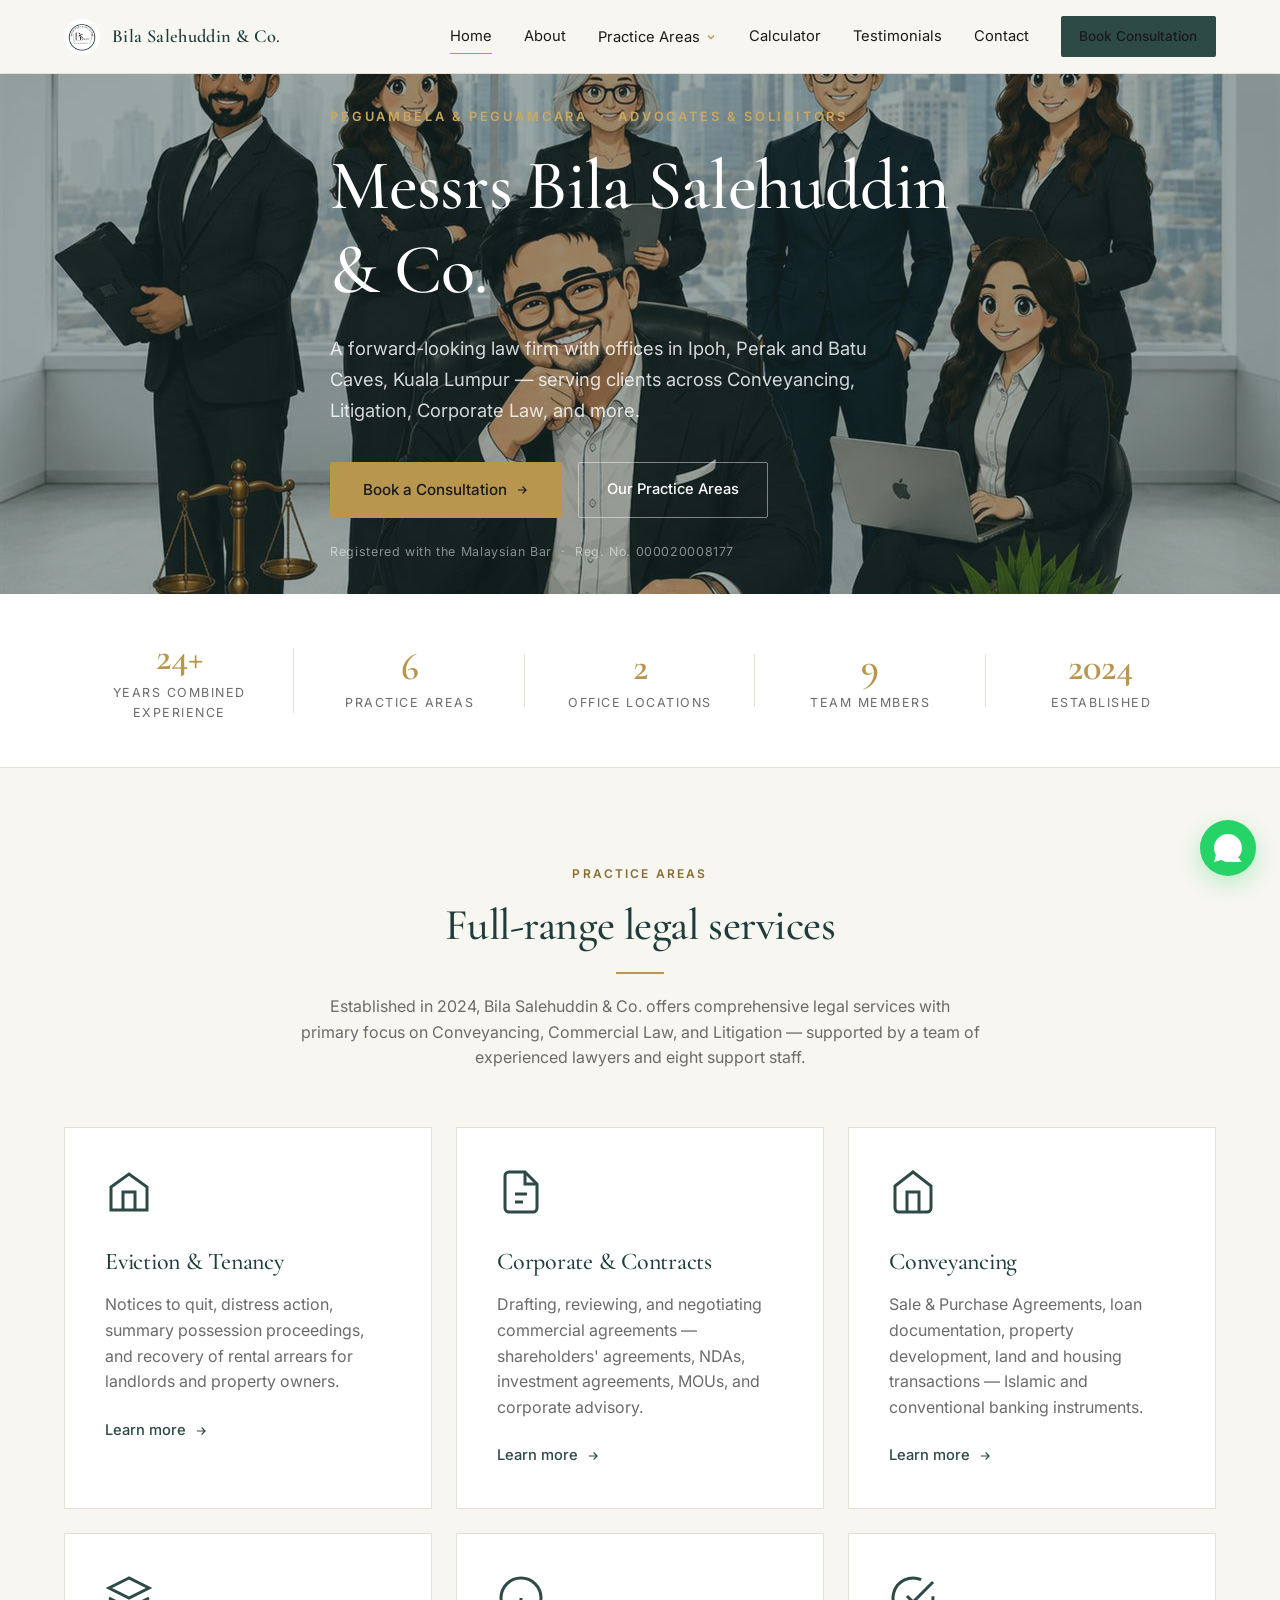
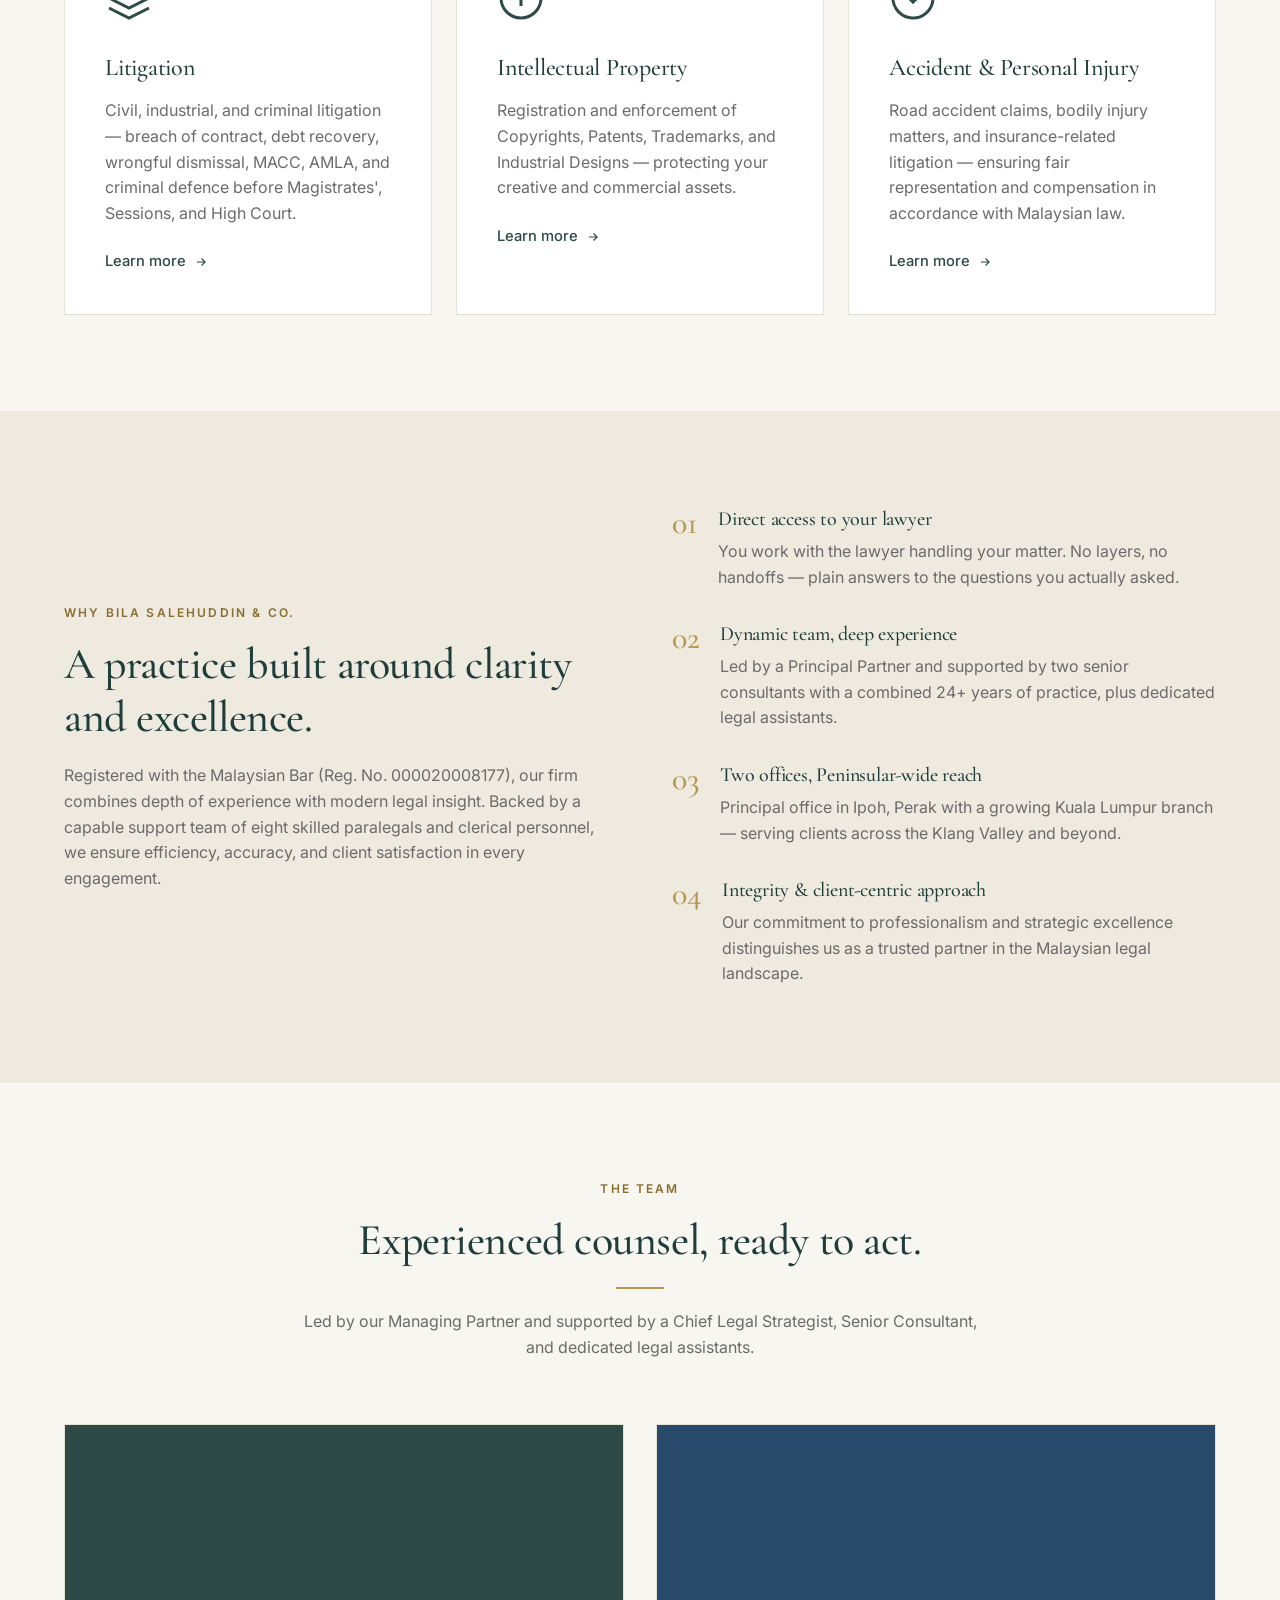
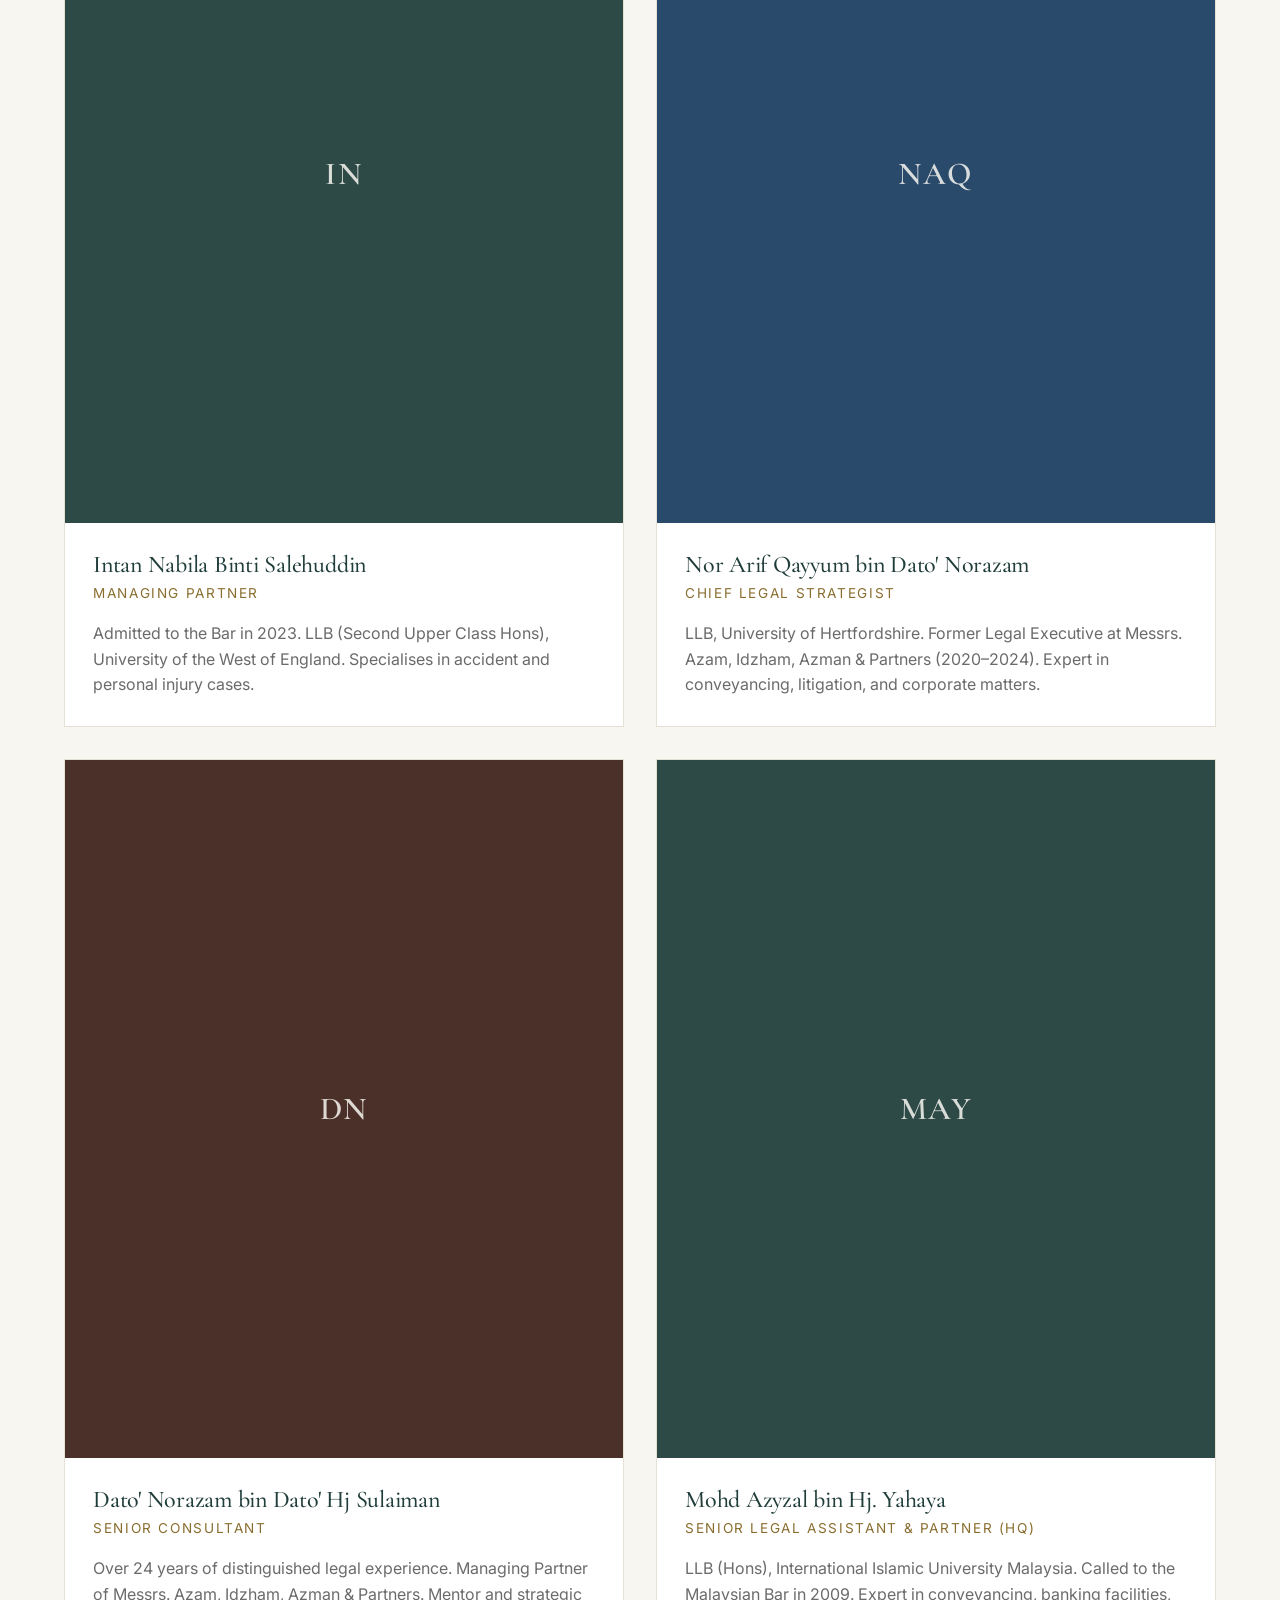
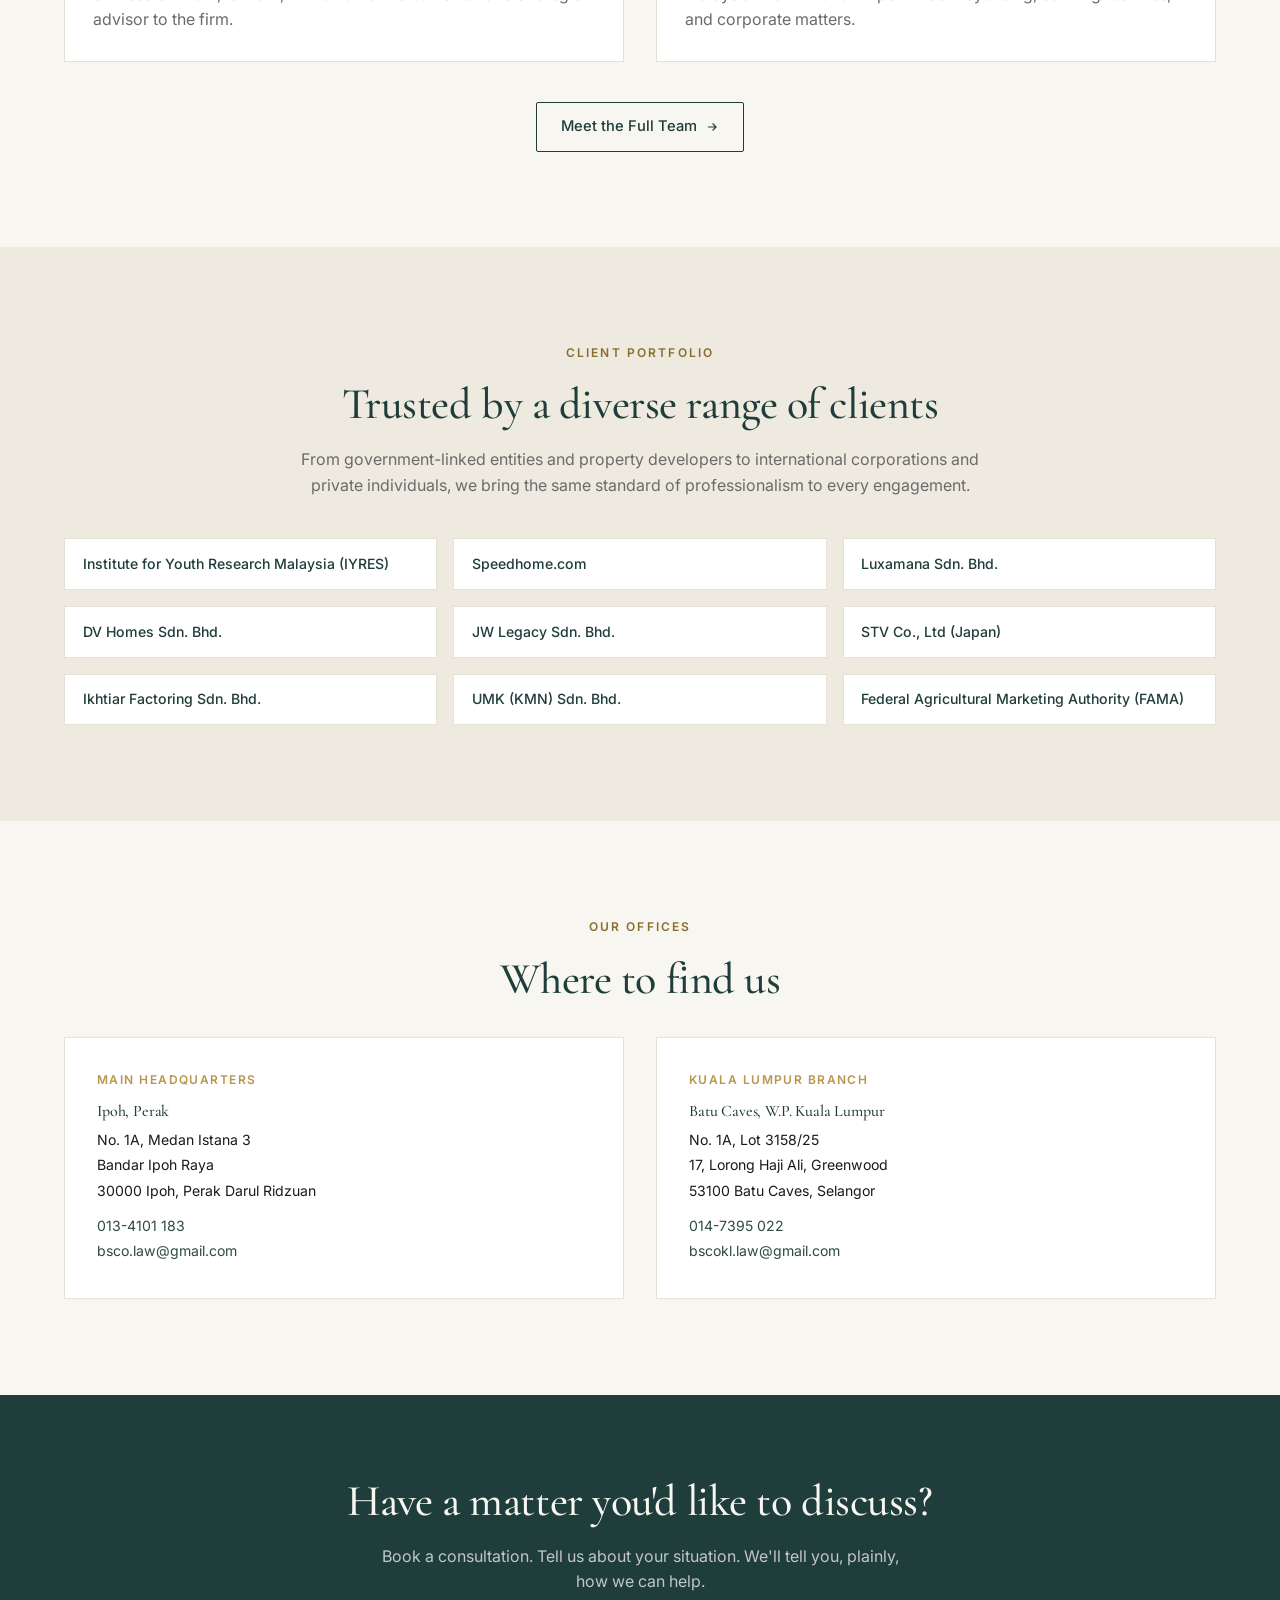
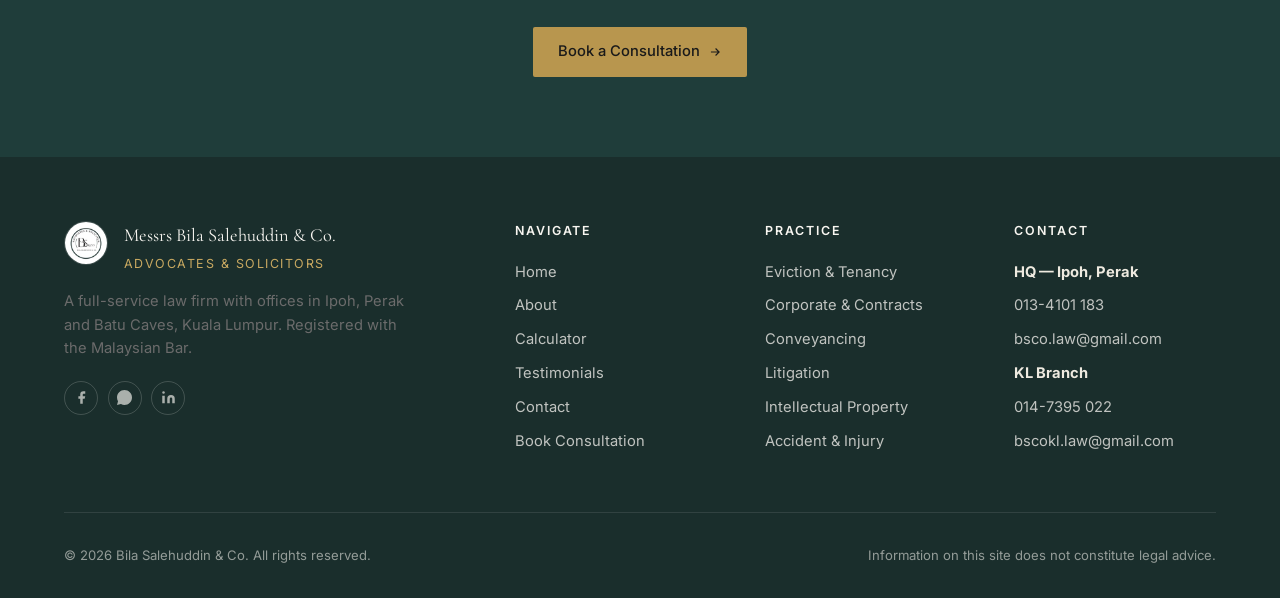
==== index.html @ d268370a "Add files via upload" ====
<!DOCTYPE html>
<html lang="en">
<head>
<meta charset="UTF-8" />
<meta name="viewport" content="width=device-width, initial-scale=1.0" />
<title>Messrs Bila Salehuddin &amp; Co. — Advocates &amp; Solicitors</title>
<meta name="description" content="Messrs Bila Salehuddin & Co. — Advocates & Solicitors with offices in Ipoh, Perak and Batu Caves, Kuala Lumpur. Conveyancing, litigation, corporate contracts, IP, and accident cases." />
<link rel="icon" type="image/svg+xml" href="assets/logo.svg" />
<link rel="preconnect" href="https://fonts.googleapis.com" />
<link rel="preconnect" href="https://fonts.gstatic.com" crossorigin />
<link href="https://fonts.googleapis.com/css2?family=Cormorant+Garamond:wght@400;500;600&family=Inter:wght@400;500;600&display=swap" rel="stylesheet" />
<link rel="stylesheet" href="assets/styles.css" />
<script>document.documentElement.classList.add('js');</script>
<style>
  .hero-banner {
    position: relative;
    min-height: 520px;
    display: flex;
    align-items: center;
    overflow: hidden;
    background: var(--color-primary-dark);
  }
  .hero-banner::before {
    content: '';
    position: absolute;
    inset: 0;
    background: url('assets/banner.jpg') center/cover no-repeat;
    opacity: 0.55;
  }
  .hero-banner .container { position: relative; z-index: 1; }
  .hero-banner .eyebrow { color: var(--color-gold-light); }
  .hero-banner h1 { color: #fff; }
  .hero-banner .lead { color: rgba(255,255,255,0.82); }

  .practice-grid {
    display: grid;
    grid-template-columns: repeat(3, 1fr);
    gap: 1.5rem;
  }
  @media (max-width: 900px) { .practice-grid { grid-template-columns: repeat(2, 1fr); } }
  @media (max-width: 580px) { .practice-grid { grid-template-columns: 1fr; } }

  .clients-grid {
    display: grid;
    grid-template-columns: repeat(3, 1fr);
    gap: 1rem;
    margin-top: 2.5rem;
  }
  @media (max-width: 800px) { .clients-grid { grid-template-columns: repeat(2, 1fr); } }
  @media (max-width: 500px) { .clients-grid { grid-template-columns: 1fr; } }

  .client-pill {
    background: white;
    border: 1px solid var(--color-border);
    padding: 0.85rem 1.1rem;
    font-size: 0.88rem;
    color: var(--color-primary-dark);
    font-weight: 500;
  }

  .logo-badge {
    width: 72px;
    height: 72px;
    border-radius: 50%;
    overflow: hidden;
    flex-shrink: 0;
    border: 2px solid var(--color-border);
  }
  .logo-badge img { width: 100%; height: 100%; object-fit: cover; }

  .offices-grid {
    display: grid;
    grid-template-columns: 1fr 1fr;
    gap: 2rem;
    margin-top: 2rem;
  }
  @media (max-width: 680px) { .offices-grid { grid-template-columns: 1fr; } }

  .office-card {
    background: white;
    border: 1px solid var(--color-border);
    padding: 2rem;
  }
  .office-label {
    font-size: 0.75rem;
    font-weight: 600;
    letter-spacing: 0.12em;
    text-transform: uppercase;
    color: var(--color-gold);
    margin-bottom: 0.75rem;
  }
  .office-card h4 { margin-bottom: 0.5rem; font-size: 1rem; }
  .office-card p { font-size: 0.88rem; color: var(--color-text); margin: 0.2rem 0; }
  .office-card a { color: var(--color-primary); }
</style>
<script type="application/ld+json">
{
  "@context": "https://schema.org",
  "@type": "LocalBusiness",
  "name": "Messrs Bila Salehuddin & Co.",
  "description": "Full-service law firm — Advocates & Solicitors with offices in Ipoh, Perak and Batu Caves, Selangor.",
  "url": "https://bscotestwebsite.netlify.app",
  "telephone": "+60134101183",
  "email": "bsco.law@gmail.com",
  "address": [
    {
      "@type": "PostalAddress",
      "streetAddress": "No. 1A, Medan Istana 3, Bandar Ipoh Raya",
      "addressLocality": "Ipoh",
      "addressRegion": "Perak",
      "postalCode": "30000",
      "addressCountry": "MY"
    },
    {
      "@type": "PostalAddress",
      "streetAddress": "No. 1A, Lot 3158/25, 17, Lorong Haji Ali, Greenwood",
      "addressLocality": "Batu Caves",
      "addressRegion": "Selangor",
      "postalCode": "53100",
      "addressCountry": "MY"
    }
  ],
  "sameAs": [
    "https://www.facebook.com/p/Bila-Salehuddin-Co-Kuala-Lumpur-61574542870846/",
    "https://www.linkedin.com/company/bila-salehuddin-co/"
  ]
}
</script>
</head>
<body>
<a class="skip-link" href="#main-content">Skip to content</a>

<nav class="nav">
  <div class="nav-inner">
    <a href="index.html" class="nav-logo">
      <img src="assets/logo-circle.jpg" alt="Bila Salehuddin &amp; Co. logo" style="width:36px;height:36px;border-radius:50%;object-fit:cover;" />
      <span class="brand">Bila Salehuddin &amp; Co.</span>
    </a>
    <div class="nav-links">
      <a href="index.html">Home</a>
      <a href="about.html">About</a>
      <div class="nav-dropdown">
        <button class="dropdown-toggle" aria-haspopup="true" aria-expanded="false">
          Practice Areas
          <svg width="12" height="12" viewBox="0 0 24 24" fill="none" stroke="currentColor" stroke-width="2.5"><path d="M6 9l6 6 6-6"/></svg>
        </button>
        <div class="dropdown-menu" role="menu">
          <a href="eviction.html"><span class="dm-dot"></span>Eviction &amp; Tenancy</a>
          <a href="contracts.html"><span class="dm-dot"></span>Corporate &amp; Contracts</a>
          <a href="conveyancing.html"><span class="dm-dot"></span>Conveyancing</a>
          <a href="litigation.html"><span class="dm-dot"></span>Litigation</a>
          <a href="ip.html"><span class="dm-dot"></span>Intellectual Property</a>
          <a href="accident.html"><span class="dm-dot"></span>Accident &amp; Injury</a>
        </div>
      </div>
      <a href="calculator.html">Calculator</a>
      <a href="gallery.html">Testimonials</a>
      <a href="contact.html">Contact</a>
      <a href="book.html" class="btn btn-primary" style="padding:0.55rem 1.1rem; font-size:0.85rem;">Book Consultation</a>
    </div>
    <button class="nav-toggle" aria-label="Menu" aria-expanded="false">
      <span></span><span></span><span></span>
    </button>
  </div>
</nav>

<!-- MOBILE DRAWER -->
<div class="mobile-menu-overlay"></div>
<div class="mobile-drawer" role="dialog" aria-label="Navigation menu">
  <div class="mobile-drawer-header">
    <a href="index.html" class="nav-logo">
      <img src="assets/logo-circle.jpg" alt="Logo" style="width:32px;height:32px;border-radius:50%;object-fit:cover;" />
      <span style="font-family:var(--font-serif);font-size:1rem;color:var(--color-primary-dark);">Bila Salehuddin &amp; Co.</span>
    </a>
    <button class="mobile-drawer-close" aria-label="Close menu">
      <svg width="22" height="22" viewBox="0 0 24 24" fill="none" stroke="currentColor" stroke-width="2"><path d="M18 6L6 18M6 6l12 12"/></svg>
    </button>
  </div>
  <a href="index.html">Home</a>
  <a href="about.html">About</a>
  <span class="mobile-drawer-section-title">Practice Areas</span>
  <a href="eviction.html">Eviction &amp; Tenancy</a>
  <a href="contracts.html">Corporate &amp; Contracts</a>
  <a href="conveyancing.html">Conveyancing</a>
  <a href="litigation.html">Litigation</a>
  <a href="ip.html">Intellectual Property</a>
  <a href="accident.html">Accident &amp; Injury</a>
  <a href="calculator.html" style="margin-top:0.5rem;">Calculator</a>
  <a href="gallery.html" style="margin-top:0.5rem;">Testimonials</a>
  <a href="contact.html" style="margin-top:0.5rem;">Contact</a>
  <a href="book.html" class="btn-mobile-book">Book a Consultation</a>
</div>

<!-- HERO with banner image -->
<section class="hero-banner" id="main-content" tabindex="-1">
  <div class="container">
    <span class="eyebrow" style="font-size:0.8rem; letter-spacing:0.22em;">Peguambela &amp; Peguamcara &nbsp;·&nbsp; Advocates &amp; Solicitors</span>
    <h1 style="margin: 0.75rem 0 1.25rem; font-size: clamp(2.8rem, 5.5vw, 4.5rem);">Messrs Bila Salehuddin<br>&amp; Co.</h1>
    <p class="lead" style="max-width:580px; font-size:1.15rem; line-height:1.7;">A forward-looking law firm with offices in Ipoh, Perak and Batu Caves, Kuala Lumpur — serving clients across Conveyancing, Litigation, Corporate Law, and more.</p>
    <div class="hero-actions" style="margin-top:2.25rem; gap:1rem;">
      <a href="book.html" class="btn btn-gold" style="padding:0.9rem 2rem; font-size:0.95rem;">Book a Consultation
        <svg width="14" height="14" viewBox="0 0 24 24" fill="none" stroke="currentColor" stroke-width="2"><path d="M5 12h14M13 6l6 6-6 6"/></svg>
      </a>
      <a href="#practice" class="btn btn-outline" style="color:#fff; border-color:rgba(255,255,255,0.45); padding:0.9rem 1.75rem;">Our Practice Areas</a>
    </div>
    <p style="margin-top:1.5rem; font-size:0.78rem; color:rgba(255,255,255,0.5); letter-spacing:0.05em;">Registered with the Malaysian Bar &nbsp;·&nbsp; Reg. No. 000020008177</p>
  </div>
</section>

<!-- CREDIBILITY STATS BAR -->
<div class="stats-bar reveal">
  <div class="container">
    <div class="stats-bar-inner">
      <div class="stat-item">
        <span class="stat-num stat-accent" data-count="24" data-suffix="+">24+</span>
        <span class="stat-label">Years Combined Experience</span>
      </div>
      <div class="stat-item">
        <span class="stat-num stat-accent" data-count="6" data-suffix="">6</span>
        <span class="stat-label">Practice Areas</span>
      </div>
      <div class="stat-item">
        <span class="stat-num stat-accent" data-count="2" data-suffix="">2</span>
        <span class="stat-label">Office Locations</span>
      </div>
      <div class="stat-item">
        <span class="stat-num stat-accent" data-count="9" data-suffix="">9</span>
        <span class="stat-label">Team Members</span>
      </div>
      <div class="stat-item">
        <span class="stat-num stat-accent" data-count="2024" data-suffix="">2024</span>
        <span class="stat-label">Established</span>
      </div>
    </div>
  </div>
</div>

<!-- PRACTICE AREAS -->
<section class="section" id="practice">
  <div class="container">
    <div class="reveal" style="text-align:center; max-width:680px; margin:0 auto 3.5rem;">
      <span class="eyebrow">Practice Areas</span>
      <h2>Full-range legal services</h2>
      <div class="gold-divider"></div>
      <p style="margin-top:1.25rem;">Established in 2024, Bila Salehuddin &amp; Co. offers comprehensive legal services with primary focus on Conveyancing, Commercial Law, and Litigation — supported by a team of experienced lawyers and eight support staff.</p>
    </div>
    <div class="practice-grid">

      <a href="eviction.html" class="practice-card reveal reveal-delay-1">
        <svg class="icon" viewBox="0 0 24 24" fill="none" stroke="currentColor" stroke-width="1.5">
          <path d="M3 9.5L12 3l9 6.5V21H3V9.5z"/>
          <path d="M9 21V12h6v9"/>
        </svg>
        <h3>Eviction &amp; Tenancy</h3>
        <p>Notices to quit, distress action, summary possession proceedings, and recovery of rental arrears for landlords and property owners.</p>
        <span class="arrow">Learn more
          <svg width="14" height="14" viewBox="0 0 24 24" fill="none" stroke="currentColor" stroke-width="2"><path d="M5 12h14M13 6l6 6-6 6"/></svg>
        </span>
      </a>

      <a href="contracts.html" class="practice-card reveal reveal-delay-2">
        <svg class="icon" viewBox="0 0 24 24" fill="none" stroke="currentColor" stroke-width="1.5">
          <path d="M14 2H6a2 2 0 0 0-2 2v16a2 2 0 0 0 2 2h12a2 2 0 0 0 2-2V8z"/>
          <path d="M14 2v6h6M9 13h6M9 17h4"/>
        </svg>
        <h3>Corporate &amp; Contracts</h3>
        <p>Drafting, reviewing, and negotiating commercial agreements — shareholders' agreements, NDAs, investment agreements, MOUs, and corporate advisory.</p>
        <span class="arrow">Learn more
          <svg width="14" height="14" viewBox="0 0 24 24" fill="none" stroke="currentColor" stroke-width="2"><path d="M5 12h14M13 6l6 6-6 6"/></svg>
        </span>
      </a>

      <a href="conveyancing.html" class="practice-card reveal reveal-delay-3">
        <svg class="icon" viewBox="0 0 24 24" fill="none" stroke="currentColor" stroke-width="1.5">
          <path d="M3 9l9-7 9 7v11a2 2 0 0 1-2 2H5a2 2 0 0 1-2-2z"/>
          <polyline points="9 22 9 12 15 12 15 22"/>
        </svg>
        <h3>Conveyancing</h3>
        <p>Sale &amp; Purchase Agreements, loan documentation, property development, land and housing transactions — Islamic and conventional banking instruments.</p>
        <span class="arrow">Learn more
          <svg width="14" height="14" viewBox="0 0 24 24" fill="none" stroke="currentColor" stroke-width="2"><path d="M5 12h14M13 6l6 6-6 6"/></svg>
        </span>
      </a>

      <a href="litigation.html" class="practice-card reveal reveal-delay-1">
        <svg class="icon" viewBox="0 0 24 24" fill="none" stroke="currentColor" stroke-width="1.5">
          <path d="M12 2L2 7l10 5 10-5-10-5z"/>
          <path d="M2 17l10 5 10-5M2 12l10 5 10-5"/>
        </svg>
        <h3>Litigation</h3>
        <p>Civil, industrial, and criminal litigation — breach of contract, debt recovery, wrongful dismissal, MACC, AMLA, and criminal defence before Magistrates', Sessions, and High Court.</p>
        <span class="arrow">Learn more
          <svg width="14" height="14" viewBox="0 0 24 24" fill="none" stroke="currentColor" stroke-width="2"><path d="M5 12h14M13 6l6 6-6 6"/></svg>
        </span>
      </a>

      <a href="ip.html" class="practice-card reveal reveal-delay-2">
        <svg class="icon" viewBox="0 0 24 24" fill="none" stroke="currentColor" stroke-width="1.5">
          <circle cx="12" cy="12" r="10"/>
          <path d="M12 16v-4M12 8h.01"/>
        </svg>
        <h3>Intellectual Property</h3>
        <p>Registration and enforcement of Copyrights, Patents, Trademarks, and Industrial Designs — protecting your creative and commercial assets.</p>
        <span class="arrow">Learn more
          <svg width="14" height="14" viewBox="0 0 24 24" fill="none" stroke="currentColor" stroke-width="2"><path d="M5 12h14M13 6l6 6-6 6"/></svg>
        </span>
      </a>

      <a href="accident.html" class="practice-card reveal reveal-delay-3">
        <svg class="icon" viewBox="0 0 24 24" fill="none" stroke="currentColor" stroke-width="1.5">
          <path d="M22 11.08V12a10 10 0 1 1-5.93-9.14"/>
          <path d="M22 4L12 14.01l-3-3"/>
        </svg>
        <h3>Accident &amp; Personal Injury</h3>
        <p>Road accident claims, bodily injury matters, and insurance-related litigation — ensuring fair representation and compensation in accordance with Malaysian law.</p>
        <span class="arrow">Learn more
          <svg width="14" height="14" viewBox="0 0 24 24" fill="none" stroke="currentColor" stroke-width="2"><path d="M5 12h14M13 6l6 6-6 6"/></svg>
        </span>
      </a>

    </div>
  </div>
</section>

<!-- WHY US -->
<section class="section" style="background: var(--color-cream-dark);">
  <div class="container">
    <div class="split reveal">
      <div>
        <span class="eyebrow">Why Bila Salehuddin &amp; Co.</span>
        <h2>A practice built around clarity and excellence.</h2>
        <p style="margin-top:1.25rem;">Registered with the Malaysian Bar (Reg. No. 000020008177), our firm combines depth of experience with modern legal insight. Backed by a capable support team of eight skilled paralegals and clerical personnel, we ensure efficiency, accuracy, and client satisfaction in every engagement.</p>
      </div>
      <div style="display:flex; flex-direction:column; gap:2rem;">
        <div class="feature-item">
          <span class="num">01</span>
          <div>
            <h4>Direct access to your lawyer</h4>
            <p>You work with the lawyer handling your matter. No layers, no handoffs — plain answers to the questions you actually asked.</p>
          </div>
        </div>
        <div class="feature-item">
          <span class="num">02</span>
          <div>
            <h4>Dynamic team, deep experience</h4>
            <p>Led by a Principal Partner and supported by two senior consultants with a combined 24+ years of practice, plus dedicated legal assistants.</p>
          </div>
        </div>
        <div class="feature-item">
          <span class="num">03</span>
          <div>
            <h4>Two offices, Peninsular-wide reach</h4>
            <p>Principal office in Ipoh, Perak with a growing Kuala Lumpur branch — serving clients across the Klang Valley and beyond.</p>
          </div>
        </div>
        <div class="feature-item">
          <span class="num">04</span>
          <div>
            <h4>Integrity &amp; client-centric approach</h4>
            <p>Our commitment to professionalism and strategic excellence distinguishes us as a trusted partner in the Malaysian legal landscape.</p>
          </div>
        </div>
      </div>
    </div>
  </div>
</section>

<!-- TEAM SECTION -->
<section class="section">
  <div class="container">
    <div class="reveal" style="text-align:center; max-width:680px; margin:0 auto 4rem;">
      <span class="eyebrow">The Team</span>
      <h2>Experienced counsel, ready to act.</h2>
      <div class="gold-divider"></div>
      <p style="margin-top:1.25rem;">Led by our Managing Partner and supported by a Chief Legal Strategist, Senior Consultant, and dedicated legal assistants.</p>
    </div>

    <div class="grid-2">
      <div class="team-card reveal reveal-delay-1">
        <div class="photo">
          <div class="avatar-initials">IN</div>
        </div>
        <div class="info">
          <h3>Intan Nabila Binti Salehuddin</h3>
          <div class="title">Managing Partner</div>
          <p>Admitted to the Bar in 2023. LLB (Second Upper Class Hons), University of the West of England. Specialises in accident and personal injury cases.</p>
        </div>
      </div>

      <div class="team-card reveal reveal-delay-2">
        <div class="photo">
          <div class="avatar-initials avatar-v2">NAQ</div>
        </div>
        <div class="info">
          <h3>Nor Arif Qayyum bin Dato' Norazam</h3>
          <div class="title">Chief Legal Strategist</div>
          <p>LLB, University of Hertfordshire. Former Legal Executive at Messrs. Azam, Idzham, Azman &amp; Partners (2020–2024). Expert in conveyancing, litigation, and corporate matters.</p>
        </div>
      </div>

      <div class="team-card reveal reveal-delay-3">
        <div class="photo">
          <div class="avatar-initials avatar-v3">DN</div>
        </div>
        <div class="info">
          <h3>Dato' Norazam bin Dato' Hj Sulaiman</h3>
          <div class="title">Senior Consultant</div>
          <p>Over 24 years of distinguished legal experience. Managing Partner of Messrs. Azam, Idzham, Azman &amp; Partners. Mentor and strategic advisor to the firm.</p>
        </div>
      </div>

      <div class="team-card reveal reveal-delay-4">
        <div class="photo">
          <div class="avatar-initials avatar-v4">MAY</div>
        </div>
        <div class="info">
          <h3>Mohd Azyzal bin Hj. Yahaya</h3>
          <div class="title">Senior Legal Assistant &amp; Partner (HQ)</div>
          <p>LLB (Hons), International Islamic University Malaysia. Called to the Malaysian Bar in 2009. Expert in conveyancing, banking facilities, and corporate matters.</p>
        </div>
      </div>
    </div>

    <div class="reveal" style="text-align:center; margin-top:2.5rem;">
      <a href="about.html" class="btn btn-outline">Meet the Full Team
        <svg width="14" height="14" viewBox="0 0 24 24" fill="none" stroke="currentColor" stroke-width="2"><path d="M5 12h14M13 6l6 6-6 6"/></svg>
      </a>
    </div>
  </div>
</section>

<!-- NOTABLE CLIENTS -->
<section class="section" style="background: var(--color-cream-dark);">
  <div class="container">
    <div class="reveal" style="text-align:center; max-width:680px; margin:0 auto 2.5rem;">
      <span class="eyebrow">Client Portfolio</span>
      <h2>Trusted by a diverse range of clients</h2>
      <p style="margin-top:1rem;">From government-linked entities and property developers to international corporations and private individuals, we bring the same standard of professionalism to every engagement.</p>
    </div>
    <div class="clients-grid">
      <div class="client-pill">Institute for Youth Research Malaysia (IYRES)</div>
      <div class="client-pill">Speedhome.com</div>
      <div class="client-pill">Luxamana Sdn. Bhd.</div>
      <div class="client-pill">DV Homes Sdn. Bhd.</div>
      <div class="client-pill">JW Legacy Sdn. Bhd.</div>
      <div class="client-pill">STV Co., Ltd (Japan)</div>
      <div class="client-pill">Ikhtiar Factoring Sdn. Bhd.</div>
      <div class="client-pill">UMK (KMN) Sdn. Bhd.</div>
      <div class="client-pill">Federal Agricultural Marketing Authority (FAMA)</div>
    </div>
  </div>
</section>

<!-- OFFICES -->
<section class="section">
  <div class="container">
    <div style="text-align:center; max-width:680px; margin:0 auto 2rem;">
      <span class="eyebrow">Our Offices</span>
      <h2>Where to find us</h2>
    </div>
    <div class="offices-grid">
      <div class="office-card">
        <div class="office-label">Main Headquarters</div>
        <h4>Ipoh, Perak</h4>
        <p>No. 1A, Medan Istana 3</p>
        <p>Bandar Ipoh Raya</p>
        <p>30000 Ipoh, Perak Darul Ridzuan</p>
        <p style="margin-top:0.75rem;"><a href="tel:+60134101183">013-4101 183</a></p>
        <p><a href="mailto:bsco.law@gmail.com">bsco.law@gmail.com</a></p>
      </div>
      <div class="office-card">
        <div class="office-label">Kuala Lumpur Branch</div>
        <h4>Batu Caves, W.P. Kuala Lumpur</h4>
        <p>No. 1A, Lot 3158/25</p>
        <p>17, Lorong Haji Ali, Greenwood</p>
        <p>53100 Batu Caves, Selangor</p>
        <p style="margin-top:0.75rem;"><a href="tel:+60147395022">014-7395 022</a></p>
        <p><a href="mailto:bscokl.law@gmail.com">bscokl.law@gmail.com</a></p>
      </div>
    </div>
  </div>
</section>

<section class="cta-band">
  <div class="container">
    <h2>Have a matter you'd like to discuss?</h2>
    <p>Book a consultation. Tell us about your situation. We'll tell you, plainly, how we can help.</p>
    <a href="book.html" class="btn btn-gold">Book a Consultation
      <svg width="14" height="14" viewBox="0 0 24 24" fill="none" stroke="currentColor" stroke-width="2"><path d="M5 12h14M13 6l6 6-6 6"/></svg>
    </a>
  </div>
</section>

<footer class="footer">
  <div class="container">
    <div class="footer-grid">
      <div>
        <div class="footer-brand">
          <img src="assets/logo-circle.jpg" alt="Bila Salehuddin &amp; Co. logo" style="width:44px;height:44px;border-radius:50%;object-fit:cover;border:1px solid rgba(255,255,255,0.15);" />
          <div>
            <div style="font-family: var(--font-serif); font-size:1.15rem; color: var(--color-cream); margin-bottom:0.25rem;">Messrs Bila Salehuddin &amp; Co.</div>
            <div style="font-size:0.78rem; letter-spacing:0.12em; text-transform:uppercase; color: var(--color-gold-light);">Advocates &amp; Solicitors</div>
          </div>
        </div>
        <p style="max-width:340px; margin-top:1rem;">A full-service law firm with offices in Ipoh, Perak and Batu Caves, Kuala Lumpur. Registered with the Malaysian Bar.</p>        <div class="footer-social">
          <a href="https://www.facebook.com/p/Bila-Salehuddin-Co-Kuala-Lumpur-61574542870846/" target="_blank" rel="noopener" aria-label="Facebook">
            <svg viewBox="0 0 24 24"><path d="M18 2h-3a5 5 0 0 0-5 5v3H7v4h3v8h4v-8h3l1-4h-4V7a1 1 0 0 1 1-1h3z"/></svg>
          </a>
          <a href="https://wa.me/60134101183" target="_blank" rel="noopener" aria-label="WhatsApp">
            <svg viewBox="0 0 24 24"><path d="M17.5 14.4c-.3-.1-1.7-.8-2-.9-.3-.1-.5-.1-.7.1-.2.3-.8.9-.9 1.1-.2.2-.3.2-.6.1-.3-.1-1.2-.4-2.3-1.4-.9-.8-1.4-1.7-1.6-2-.2-.3 0-.4.1-.6.1-.1.3-.3.4-.5.1-.2.2-.3.3-.5.1-.2 0-.4 0-.5 0-.1-.7-1.6-.9-2.2-.2-.6-.5-.5-.7-.5h-.6c-.2 0-.5.1-.7.3-.3.3-1 1-1 2.4 0 1.4 1 2.8 1.2 3 .1.2 2 3 4.8 4.2.7.3 1.2.5 1.6.6.7.2 1.3.2 1.8.1.5-.1 1.7-.7 1.9-1.4.2-.7.2-1.2.2-1.4-.1-.1-.3-.2-.6-.3M12 0C5.4 0 0 5.4 0 12c0 2.1.6 4.1 1.6 5.9L0 24l6.3-1.7c1.7.9 3.7 1.5 5.7 1.5 6.6 0 12-5.4 12-12S18.6 0 12 0"/></svg>
          </a>
          <a href="https://www.linkedin.com/company/bila-salehuddin-co/" target="_blank" rel="noopener" aria-label="LinkedIn">
            <svg viewBox="0 0 24 24"><path d="M16 8a6 6 0 0 1 6 6v7h-4v-7a2 2 0 0 0-2-2 2 2 0 0 0-2 2v7h-4v-7a6 6 0 0 1 6-6zM2 9h4v12H2z"/><circle cx="4" cy="4" r="2"/></svg>
          </a>
        </div>
      </div>
      <div>
        <h5>Navigate</h5>
        <ul>
          <li><a href="index.html">Home</a></li>
          <li><a href="about.html">About</a></li>
          <li><a href="calculator.html">Calculator</a></li>
          <li><a href="gallery.html">Testimonials</a></li>
          <li><a href="contact.html">Contact</a></li>
          <li><a href="book.html">Book Consultation</a></li>
        </ul>
      </div>
      <div>
        <h5>Practice</h5>
        <ul>
          <li><a href="eviction.html">Eviction &amp; Tenancy</a></li>
          <li><a href="contracts.html">Corporate &amp; Contracts</a></li>
          <li><a href="conveyancing.html">Conveyancing</a></li>
          <li><a href="litigation.html">Litigation</a></li>
          <li><a href="ip.html">Intellectual Property</a></li>
          <li><a href="accident.html">Accident &amp; Injury</a></li>
        </ul>
      </div>
      <div>
        <h5>Contact</h5>
        <ul>
          <li><strong style="color:var(--color-cream-dark);">HQ — Ipoh, Perak</strong></li>
          <li><a href="tel:+60134101183">013-4101 183</a></li>
          <li><a href="mailto:bsco.law@gmail.com">bsco.law@gmail.com</a></li>
          <li style="margin-top:0.5rem;"><strong style="color:var(--color-cream-dark);">KL Branch</strong></li>
          <li><a href="tel:+60147395022">014-7395 022</a></li>
          <li><a href="mailto:bscokl.law@gmail.com">bscokl.law@gmail.com</a></li>
        </ul>
      </div>
    </div>
    <div class="footer-bottom">
      <div>&copy; <span id="year"></span> Bila Salehuddin &amp; Co. All rights reserved.</div>
      <div>Information on this site does not constitute legal advice.</div>
    </div>
  </div>
</footer>

<a href="https://wa.me/60134101183" target="_blank" rel="noopener" class="whatsapp-fab" aria-label="Chat on WhatsApp">
  <svg viewBox="0 0 24 24"><path d="M17.5 14.4c-.3-.1-1.7-.8-2-.9-.3-.1-.5-.1-.7.1-.2.3-.8.9-.9 1.1-.2.2-.3.2-.6.1-.3-.1-1.2-.4-2.3-1.4-.9-.8-1.4-1.7-1.6-2-.2-.3 0-.4.1-.6.1-.1.3-.3.4-.5.1-.2.2-.3.3-.5.1-.2 0-.4 0-.5 0-.1-.7-1.6-.9-2.2-.2-.6-.5-.5-.7-.5h-.6c-.2 0-.5.1-.7.3-.3.3-1 1-1 2.4 0 1.4 1 2.8 1.2 3 .1.2 2 3 4.8 4.2.7.3 1.2.5 1.6.6.7.2 1 1-1 2.4 0 1.4 1 2.8 1.2 3 .1.2 2 3 4.8 4.2.7.3 1.2.5 1.6.6.7.2 1.3.2 1.8.1.5-.1 1.7-.7 1.9-1.4.2-.7.2-1.2.2-1.4-.1-.1-.3-.2-.6-.3M12 0C5.4 0 0 5.4 0 12c0 2.1.6 4.1 1.6 5.9L0 24l6.3-1.7C8.1 23.4 10 24 12 24c6.6 0 12-5.4 12-12S18.6 0 12 0z"/></svg>
</a>

<button class="back-to-top" aria-label="Back to top">
  <svg width="20" height="20" viewBox="0 0 24 24" fill="none" stroke="currentColor" stroke-width="2.5"><path d="M18 15l-6-6-6 6"/></svg>
</button>

<script src="assets/main.js"></script>
</body>
</html>
---- assets/styles.css ----
:root {
  --color-primary: #2D4A47;
  --color-primary-dark: #1F3D3A;
  --color-primary-light: #4A6B68;
  --color-cream: #F8F6F1;
  --color-cream-dark: #EEEAE0;
  --color-gold: #B8964E;
  --color-gold-light: #C9A961;
  --color-gold-deep: #8A6E2F;
  --color-text: #1A1A1A;
  --color-text-muted: #6B6B6B;
  --color-border: #E5E1D6;
  --color-focus: #8A6E2F;

  --font-serif: 'Cormorant Garamond', 'Playfair Display', Georgia, serif;
  --font-sans: 'Inter', system-ui, -apple-system, sans-serif;
}

* { box-sizing: border-box; margin: 0; padding: 0; }
html { scroll-behavior: smooth; }
body {
  font-family: var(--font-sans);
  color: var(--color-text);
  background: var(--color-cream);
  line-height: 1.6;
  -webkit-font-smoothing: antialiased;
}

h1, h2, h3, h4 {
  font-family: var(--font-serif);
  font-weight: 500;
  line-height: 1.2;
  letter-spacing: -0.01em;
  color: var(--color-primary-dark);
}
h1 { font-size: clamp(2.5rem, 5vw, 4rem); }
h2 { font-size: clamp(2rem, 3.5vw, 2.75rem); }
h3 { font-size: 1.5rem; }
p { color: var(--color-text-muted); }

a { color: inherit; text-decoration: none; }
img { max-width: 100%; display: block; }

.container { max-width: 1200px; margin: 0 auto; padding: 0 1.5rem; }
.container-narrow { max-width: 820px; margin: 0 auto; padding: 0 1.5rem; }

/* Nav */
.nav {
  position: sticky; top: 0; z-index: 50;
  background: rgba(248, 246, 241, 0.92);
  backdrop-filter: saturate(180%) blur(12px);
  border-bottom: 1px solid var(--color-border);
}
.nav-inner {
  display: flex; align-items: center; justify-content: space-between;
  padding: 1rem 1.5rem; max-width: 1200px; margin: 0 auto;
}
.nav-logo { display: flex; align-items: center; gap: 0.75rem; }
.nav-logo img { width: 44px; height: 44px; }
.nav-logo .brand {
  font-family: var(--font-serif);
  font-size: 1.15rem; font-weight: 600;
  color: var(--color-primary-dark);
  letter-spacing: 0.02em;
}
.nav-links { display: flex; align-items: center; gap: 2rem; }
.nav-links a {
  font-size: 0.92rem; color: var(--color-text);
  position: relative; transition: color .2s;
}
.nav-links a:hover { color: var(--color-primary); }
.nav-links a:not(.btn).active::after {
  content: ''; position: absolute; left: 0; right: 0; bottom: -6px;
  height: 1.5px; background: var(--color-gold);
}
.nav-toggle { display: none; background: none; border: none; cursor: pointer; padding: 0.5rem; }
.nav-toggle span {
  display: block; width: 22px; height: 1.5px; background: var(--color-primary-dark);
  margin: 5px 0; transition: 0.3s;
}

/* Buttons */
.btn {
  display: inline-flex; align-items: center; gap: 0.5rem;
  padding: 0.75rem 1.5rem; border-radius: 2px;
  font-size: 0.92rem; font-weight: 500;
  transition: background 0.25s ease, color 0.25s ease, transform 0.15s ease, box-shadow 0.25s ease;
  cursor: pointer;
  border: 1px solid transparent;
}
.btn svg { transition: transform 0.25s ease; }
.btn:hover svg { transform: translateX(2px); }
.btn:active { transform: translateY(0) scale(0.985); }
.btn-primary {
  background: var(--color-primary); color: var(--color-cream);
}
.btn-primary:hover { background: var(--color-primary-dark); transform: translateY(-1px); box-shadow: 0 8px 20px rgba(31,61,58,0.18); }
.btn-outline {
  background: transparent; color: var(--color-primary-dark);
  border-color: var(--color-primary-dark);
}
.btn-outline:hover { background: var(--color-primary-dark); color: var(--color-cream); transform: translateY(-1px); }
.btn-gold {
  background: var(--color-gold); color: #1A1A1A;
}
.btn-gold:hover { background: var(--color-gold-light); transform: translateY(-1px); box-shadow: 0 8px 20px rgba(184,150,78,0.28); }

/* Sections */
.section { padding: 6rem 0; }
.section-sm { padding: 4rem 0; }
.section-dark { background: var(--color-primary-dark); color: var(--color-cream); }
.section-dark h1, .section-dark h2, .section-dark h3 { color: var(--color-cream); }
.section-dark p { color: rgba(248, 246, 241, 0.75); }

.eyebrow {
  font-family: var(--font-sans);
  text-transform: uppercase;
  letter-spacing: 0.18em;
  font-size: 0.75rem;
  font-weight: 600;
  color: var(--color-gold-deep);
  margin-bottom: 1rem;
  display: block;
}

/* Hero */
.hero {
  padding: 7rem 0 6rem;
  background: linear-gradient(180deg, var(--color-cream) 0%, var(--color-cream-dark) 100%);
  position: relative;
  overflow: hidden;
}
.hero h1 { max-width: 900px; margin-bottom: 1.5rem; }
.hero p.lead {
  font-size: 1.2rem; max-width: 620px;
  color: var(--color-text-muted); margin-bottom: 2.5rem;
}
.hero-actions { display: flex; gap: 1rem; flex-wrap: wrap; }
.hero-ornament {
  position: absolute; right: -100px; top: -100px;
  width: 400px; height: 400px;
  border: 1px solid rgba(45,74,71,0.08);
  border-radius: 50%;
  pointer-events: none;
}
.hero-ornament::before {
  content: ''; position: absolute; inset: 40px;
  border: 1px solid rgba(45,74,71,0.06);
  border-radius: 50%;
}

/* Grid layouts */
.grid-2 { display: grid; grid-template-columns: repeat(2, 1fr); gap: 2rem; }
.grid-3 { display: grid; grid-template-columns: repeat(3, 1fr); gap: 2rem; }
.grid-4 { display: grid; grid-template-columns: repeat(4, 1fr); gap: 1.5rem; }

/* Practice card */
.practice-card {
  background: white;
  padding: 2.5rem;
  border: 1px solid var(--color-border);
  transition: all 0.3s ease;
  position: relative;
  overflow: hidden;
}
.practice-card::before {
  content: ''; position: absolute; left: 0; top: 0; bottom: 0;
  width: 3px; background: var(--color-gold);
  transform: scaleY(0); transform-origin: top;
  transition: transform 0.3s ease;
}
.practice-card:hover { transform: translateY(-4px); box-shadow: 0 20px 40px rgba(45,74,71,0.08); }
.practice-card:hover::before { transform: scaleY(1); }
.practice-card .icon {
  width: 48px; height: 48px; margin-bottom: 1.5rem;
  color: var(--color-primary);
}
.practice-card h3 { margin-bottom: 1rem; }
.practice-card .arrow {
  display: inline-flex; align-items: center; gap: 0.5rem;
  margin-top: 1.5rem; color: var(--color-primary);
  font-weight: 500; font-size: 0.92rem;
}

/* Why us */
.feature-item { display: flex; gap: 1.25rem; align-items: flex-start; }
.feature-item .num {
  font-family: var(--font-serif);
  font-size: 2rem; color: var(--color-gold);
  font-weight: 500; line-height: 1; flex-shrink: 0;
}
.feature-item h4 {
  font-family: var(--font-serif);
  font-size: 1.25rem; margin-bottom: 0.5rem;
  color: var(--color-primary-dark);
}

/* Team card */
.team-card {
  background: white;
  border: 1px solid var(--color-border);
  overflow: hidden;
}
.team-card .photo {
  aspect-ratio: 4/5;
  background: var(--color-primary);
  position: relative;
  display: flex; align-items: center; justify-content: center;
}
.team-card .photo svg {
  width: 60%; height: 60%; opacity: 0.15;
}
.team-card .info { padding: 1.75rem; }
.team-card h3 { margin-bottom: 0.25rem; }
.team-card .title {
  font-size: 0.85rem; color: var(--color-gold-deep);
  text-transform: uppercase; letter-spacing: 0.12em;
  margin-bottom: 1rem;
}

/* CTA band */
.cta-band {
  background: var(--color-primary-dark);
  color: var(--color-cream);
  padding: 5rem 0;
  text-align: center;
}
.cta-band h2 { color: var(--color-cream); margin-bottom: 1rem; }
.cta-band p { color: rgba(248,246,241,0.75); max-width: 540px; margin: 0 auto 2rem; }

/* Footer social icons */
.footer-social {
  display: flex;
  gap: 0.6rem;
  margin-top: 1.25rem;
}
.footer-social a {
  width: 34px;
  height: 34px;
  border-radius: 50%;
  border: 1px solid rgba(248,246,241,0.18);
  display: flex;
  align-items: center;
  justify-content: center;
  color: rgba(248,246,241,0.65);
  transition: border-color 0.2s, color 0.2s, background 0.2s;
  flex-shrink: 0;
}
.footer-social a:hover {
  border-color: var(--color-gold-light);
  color: var(--color-gold-light);
  background: rgba(201,169,97,0.1);
}
.footer-social svg { width: 15px; height: 15px; fill: currentColor; display: block; }

/* Footer */
.footer {
  background: #1A2E2C;
  color: rgba(248,246,241,0.75);
  padding: 4rem 0 2rem;
  font-size: 0.92rem;
}
.footer-grid {
  display: grid;
  grid-template-columns: 2fr 1fr 1fr 1fr;
  gap: 3rem;
  margin-bottom: 3rem;
}
.footer h5 {
  color: var(--color-cream);
  font-family: var(--font-sans);
  font-size: 0.78rem;
  text-transform: uppercase;
  letter-spacing: 0.15em;
  margin-bottom: 1.25rem;
  font-weight: 600;
}
.footer ul { list-style: none; }
.footer li { margin-bottom: 0.65rem; }
.footer a:hover { color: var(--color-gold-light); }
.footer-brand { display: flex; gap: 1rem; align-items: flex-start; margin-bottom: 1rem; }
.footer-brand img { width: 56px; height: 56px; flex-shrink: 0; }
.footer-bottom {
  border-top: 1px solid rgba(248,246,241,0.1);
  padding-top: 2rem;
  display: flex; justify-content: space-between;
  flex-wrap: wrap; gap: 1rem;
  font-size: 0.82rem;
  color: rgba(248,246,241,0.55);
}

/* Page header */
.page-header {
  padding: 5rem 0 4rem;
  background: linear-gradient(180deg, var(--color-primary-dark) 0%, var(--color-primary) 100%);
  color: var(--color-cream);
  position: relative;
  overflow: hidden;
}
.page-header h1 { color: var(--color-cream); }
.page-header p { color: rgba(248,246,241,0.75); max-width: 640px; margin-top: 1rem; font-size: 1.1rem; }
.page-header .eyebrow { color: var(--color-gold-light); }

/* Content prose */
.prose h2 { margin: 3rem 0 1.25rem; }
.prose h3 { margin: 2rem 0 1rem; color: var(--color-primary-dark); }
.prose p { margin-bottom: 1.25rem; color: var(--color-text); }
.prose ul { margin: 1rem 0 1.5rem 1.5rem; }
.prose li { margin-bottom: 0.5rem; color: var(--color-text); }

/* Service list */
.service-list {
  list-style: none;
  display: grid;
  grid-template-columns: repeat(2, 1fr);
  gap: 1rem 2rem;
  margin: 1.5rem 0;
}
.service-list li {
  padding-left: 1.5rem;
  position: relative;
  color: var(--color-text);
}
.service-list li::before {
  content: ''; position: absolute; left: 0; top: 0.6em;
  width: 8px; height: 1px; background: var(--color-gold);
}

/* FAQ */
.faq-item {
  border-bottom: 1px solid var(--color-border);
  padding: 1.5rem 0;
}
.faq-item summary {
  font-family: var(--font-serif);
  font-size: 1.2rem;
  font-weight: 500;
  color: var(--color-primary-dark);
  cursor: pointer;
  list-style: none;
  display: flex; justify-content: space-between; align-items: center;
  padding-right: 1rem;
}
.faq-item summary::-webkit-details-marker { display: none; }
.faq-item summary::after {
  content: '+';
  font-size: 1.5rem;
  color: var(--color-gold);
  transition: transform 0.3s;
}
.faq-item[open] summary::after { transform: rotate(45deg); }
.faq-item p { padding-top: 1rem; color: var(--color-text-muted); }

/* Form */
.form-group { margin-bottom: 1.5rem; }
.form-group label {
  display: block;
  font-size: 0.85rem;
  font-weight: 500;
  margin-bottom: 0.5rem;
  color: var(--color-primary-dark);
  letter-spacing: 0.02em;
}
.form-group input,
.form-group select,
.form-group textarea {
  width: 100%;
  padding: 0.85rem 1rem;
  font-family: var(--font-sans);
  font-size: 0.95rem;
  background: white;
  border: 1px solid var(--color-border);
  border-radius: 2px;
  color: var(--color-text);
  transition: border-color 0.2s, box-shadow 0.2s;
}
.form-group input::placeholder,
.form-group textarea::placeholder { color: #9a968c; }
.form-group input:hover,
.form-group select:hover,
.form-group textarea:hover { border-color: var(--color-primary-light); }
.form-group input:focus,
.form-group select:focus,
.form-group textarea:focus {
  outline: none;
  border-color: var(--color-primary);
  box-shadow: 0 0 0 3px rgba(45,74,71,0.14);
}
.form-group input:user-invalid,
.form-group select:user-invalid,
.form-group textarea:user-invalid {
  border-color: #b3261e;
}
.form-group input:user-invalid:focus,
.form-group select:user-invalid:focus,
.form-group textarea:user-invalid:focus {
  box-shadow: 0 0 0 3px rgba(179,38,30,0.15);
}
.form-group select {
  appearance: none;
  -webkit-appearance: none;
  background-image: url("data:image/svg+xml,%3Csvg xmlns='http://www.w3.org/2000/svg' width='12' height='12' viewBox='0 0 24 24' fill='none' stroke='%238A6E2F' stroke-width='2.5'%3E%3Cpath d='M6 9l6 6 6-6'/%3E%3C/svg%3E");
  background-repeat: no-repeat;
  background-position: right 1rem center;
  padding-right: 2.5rem;
}
.form-group textarea { min-height: 140px; resize: vertical; }

/* Two-column layout */
.split {
  display: grid;
  grid-template-columns: 1fr 1fr;
  gap: 4rem;
  align-items: center;
}
.split-narrow { grid-template-columns: 1.2fr 1fr; }

/* WhatsApp floating button */
.whatsapp-fab {
  position: fixed;
  bottom: 1.5rem;
  right: 1.5rem;
  width: 56px;
  height: 56px;
  background: #25D366;
  border-radius: 50%;
  display: flex; align-items: center; justify-content: center;
  box-shadow: 0 8px 24px rgba(37, 211, 102, 0.3);
  z-index: 40;
  transition: transform 0.2s;
}
.whatsapp-fab:hover { transform: scale(1.08); }
.whatsapp-fab svg { width: 28px; height: 28px; fill: white; }

/* Disclaimer banner */
.disclaimer-banner {
  background: var(--color-cream-dark);
  padding: 1rem 0;
  font-size: 0.82rem;
  color: var(--color-text-muted);
  text-align: center;
  border-bottom: 1px solid var(--color-border);
}

/* ─────────────────────────────────────────────
   DROPDOWN NAV
   ───────────────────────────────────────────── */
.nav-dropdown {
  position: relative;
}
.nav-dropdown > .dropdown-toggle {
  display: flex;
  align-items: center;
  gap: 0.3rem;
  cursor: pointer;
  font-size: 0.92rem;
  color: var(--color-text);
  transition: color .2s;
  background: none;
  border: none;
  padding: 0;
  font-family: var(--font-sans);
  font-weight: 400;
}
.nav-dropdown > .dropdown-toggle:hover { color: var(--color-primary); }
.nav-dropdown > .dropdown-toggle svg {
  transition: transform 0.25s ease;
  color: var(--color-gold);
}
.nav-dropdown.open > .dropdown-toggle svg { transform: rotate(180deg); }

.dropdown-menu {
  display: none;
  position: absolute;
  top: calc(100% + 12px);
  left: 50%;
  transform: translateX(-50%);
  min-width: 220px;
  background: white;
  border: 1px solid var(--color-border);
  box-shadow: 0 16px 40px rgba(31,61,58,0.1);
  z-index: 100;
  padding: 0.5rem 0;
  animation: dropFade 0.18s ease;
}
.nav-dropdown.open .dropdown-menu { display: block; }
@keyframes dropFade {
  from { opacity: 0; transform: translateX(-50%) translateY(-6px); }
  to   { opacity: 1; transform: translateX(-50%) translateY(0); }
}
.dropdown-menu a {
  display: flex;
  align-items: center;
  gap: 0.6rem;
  padding: 0.65rem 1.25rem;
  font-size: 0.88rem;
  color: var(--color-text);
  transition: background 0.15s, color 0.15s;
}
.dropdown-menu a:hover {
  background: var(--color-cream-dark);
  color: var(--color-primary);
}
.dropdown-menu a .dm-dot {
  width: 5px; height: 5px;
  border-radius: 50%;
  background: var(--color-gold);
  flex-shrink: 0;
}

/* ─────────────────────────────────────────────
   SCROLL ANIMATIONS
   ───────────────────────────────────────────── */
html.js .reveal {
  opacity: 0;
  transform: translateY(28px);
  transition: opacity 0.65s ease, transform 0.65s ease;
  will-change: opacity, transform;
}
html.js .reveal.visible {
  opacity: 1;
  transform: translateY(0);
}
.reveal-delay-1 { transition-delay: 0.1s; }
.reveal-delay-2 { transition-delay: 0.2s; }
.reveal-delay-3 { transition-delay: 0.3s; }
.reveal-delay-4 { transition-delay: 0.4s; }
.reveal-delay-5 { transition-delay: 0.5s; }

/* ─────────────────────────────────────────────
   STATS / CREDIBILITY BAR
   ───────────────────────────────────────────── */
.stats-bar {
  background: white;
  border-bottom: 1px solid var(--color-border);
  padding: 2rem 0;
}
.stats-bar-inner {
  display: flex;
  justify-content: center;
  align-items: center;
  gap: 0;
  flex-wrap: wrap;
}
.stat-item {
  flex: 1;
  min-width: 150px;
  text-align: center;
  padding: 0.75rem 1.5rem;
  position: relative;
}
.stat-item:not(:last-child)::after {
  content: '';
  position: absolute;
  right: 0; top: 20%; bottom: 20%;
  width: 1px;
  background: var(--color-border);
}
.stat-num {
  font-family: var(--font-serif);
  font-size: 2.4rem;
  font-weight: 600;
  color: var(--color-primary-dark);
  line-height: 1;
  display: block;
}
.stat-label {
  font-size: 0.78rem;
  text-transform: uppercase;
  letter-spacing: 0.12em;
  color: var(--color-text-muted);
  margin-top: 0.4rem;
  display: block;
}
.stat-accent {
  color: var(--color-gold);
}

/* ─────────────────────────────────────────────
   TEAM INITIALS AVATAR
   ───────────────────────────────────────────── */
.avatar-initials {
  width: 100%;
  height: 100%;
  display: flex;
  align-items: center;
  justify-content: center;
  font-family: var(--font-serif);
  font-size: 2rem;
  font-weight: 600;
  color: rgba(248,246,241,0.85);
  letter-spacing: 0.05em;
  background: var(--color-primary);
}
/* Variation colors for visual interest */
.avatar-v2 { background: #2a4a6b; }
.avatar-v3 { background: #4a3028; }
.avatar-v4 { background: #2D4A47; }

/* ─────────────────────────────────────────────
   PROCESS / HOW-WE-WORK
   ───────────────────────────────────────────── */
.process-steps {
  display: grid;
  grid-template-columns: repeat(3, 1fr);
  gap: 0;
  position: relative;
  margin-top: 3rem;
}
.process-steps::before {
  content: '';
  position: absolute;
  top: 28px;
  left: 16.66%;
  right: 16.66%;
  height: 1px;
  background: var(--color-gold);
  opacity: 0.4;
}
.process-step {
  text-align: center;
  padding: 0 2rem;
}
.process-step .step-circle {
  width: 56px;
  height: 56px;
  border-radius: 50%;
  background: white;
  border: 2px solid var(--color-gold);
  display: flex;
  align-items: center;
  justify-content: center;
  margin: 0 auto 1.5rem;
  font-family: var(--font-serif);
  font-size: 1.3rem;
  font-weight: 600;
  color: var(--color-gold);
  position: relative;
  z-index: 1;
}
.process-step h4 {
  font-size: 1.1rem;
  margin-bottom: 0.6rem;
}
.process-step p { font-size: 0.88rem; }

/* ─────────────────────────────────────────────
   SECTION DIVIDER (gold line accent)
   ───────────────────────────────────────────── */
.gold-divider {
  width: 48px;
  height: 2px;
  background: var(--color-gold);
  margin: 1.25rem auto 0;
}
.gold-divider-left {
  margin-left: 0;
}

/* ─────────────────────────────────────────────
   MOBILE MENU DRAWER
   ───────────────────────────────────────────── */
.mobile-menu-overlay {
  display: none;
  position: fixed;
  inset: 0;
  background: rgba(0,0,0,0.3);
  z-index: 49;
  opacity: 0;
  transition: opacity 0.25s;
}
.mobile-menu-overlay.open {
  opacity: 1;
}
.mobile-drawer {
  position: fixed;
  top: 0; right: 0; bottom: 0;
  width: min(320px, 85vw);
  background: white;
  z-index: 55;
  transform: translateX(100%);
  transition: transform 0.3s cubic-bezier(0.16, 1, 0.3, 1);
  overflow-y: auto;
  padding: 1.5rem;
}
.mobile-drawer.open {
  transform: translateX(0);
}
.mobile-drawer-header {
  display: flex;
  justify-content: space-between;
  align-items: center;
  padding-bottom: 1.5rem;
  border-bottom: 1px solid var(--color-border);
  margin-bottom: 1.5rem;
}
.mobile-drawer-close {
  background: none;
  border: none;
  cursor: pointer;
  padding: 0.25rem;
  color: var(--color-text);
}
.mobile-drawer a, .mobile-drawer-section-title {
  display: block;
  padding: 0.7rem 0;
  font-size: 1rem;
  color: var(--color-text);
  border-bottom: 1px solid var(--color-border);
  transition: color 0.2s;
}
.mobile-drawer a:hover { color: var(--color-primary); }
.mobile-drawer-section-title {
  font-size: 0.72rem;
  text-transform: uppercase;
  letter-spacing: 0.15em;
  color: var(--color-gold);
  font-weight: 700;
  border-bottom: none;
  margin-top: 1rem;
  padding-bottom: 0.25rem;
}
.mobile-drawer .btn-mobile-book {
  display: block;
  text-align: center;
  margin-top: 1.5rem;
  padding: 0.85rem;
  background: var(--color-primary);
  color: white;
  font-weight: 500;
  border-radius: 2px;
  font-size: 0.95rem;
}

/* ─────────────────────────────────────────────
   BACK TO TOP
   ───────────────────────────────────────────── */
.back-to-top {
  position: fixed;
  bottom: 5.5rem;
  right: 1.5rem;
  width: 40px;
  height: 40px;
  background: var(--color-primary-dark);
  border: none;
  border-radius: 50%;
  cursor: pointer;
  display: flex;
  align-items: center;
  justify-content: center;
  z-index: 38;
  opacity: 0;
  transform: translateY(12px);
  transition: opacity 0.3s, transform 0.3s;
  box-shadow: 0 4px 16px rgba(31,61,58,0.25);
}
.back-to-top.visible {
  opacity: 1;
  transform: translateY(0);
}
.back-to-top svg { color: white; }
.back-to-top:hover { background: var(--color-primary); }

/* ─────────────────────────────────────────────
   RESPONSIVE
   ───────────────────────────────────────────── */
@media (max-width: 860px) {
  .nav-links { display: none; }
  .nav-toggle { display: block; }
  .grid-2, .grid-3, .grid-4 { grid-template-columns: 1fr; }
  .split { grid-template-columns: 1fr; gap: 2.5rem; }
  .service-list { grid-template-columns: 1fr; }
  .footer-grid { grid-template-columns: 1fr 1fr; gap: 2rem; }
  .section { padding: 4rem 0; }
  .hero { padding: 4rem 0; }
  .process-steps { grid-template-columns: 1fr; gap: 2rem; }
  .process-steps::before { display: none; }
  .stats-bar-inner { gap: 0; }
  .stat-item { min-width: 120px; padding: 0.5rem 1rem; }
  .stat-num { font-size: 1.8rem; }
}
@media (max-width: 520px) {
  .footer-grid { grid-template-columns: 1fr; }
  .nav-logo .brand { font-size: 1rem; }
  .stat-item:not(:last-child)::after { display: none; }
  .stats-bar-inner { gap: 1rem; }
}

/* ─────────────────────────────────────────────
   ACCESSIBILITY — SKIP LINK
   ───────────────────────────────────────────── */
.skip-link {
  position: absolute;
  left: 1rem;
  top: -100px;
  z-index: 200;
  background: var(--color-primary-dark);
  color: var(--color-cream);
  padding: 0.75rem 1.25rem;
  border-radius: 2px;
  font-size: 0.9rem;
  font-weight: 500;
  box-shadow: 0 8px 24px rgba(0,0,0,0.25);
  transition: top 0.2s ease;
}
.skip-link:focus {
  top: 1rem;
  outline: none;
}
.sr-only {
  position: absolute;
  width: 1px; height: 1px;
  padding: 0; margin: -1px;
  overflow: hidden;
  clip: rect(0, 0, 0, 0);
  white-space: nowrap;
  border: 0;
}
.meeting-type:focus-within {
  border-color: var(--color-primary);
  box-shadow: 0 0 0 3px rgba(45,74,71,0.14);
}
:focus:not(:focus-visible) { outline: none; }
[id="main-content"]:focus { outline: none; }

/* ─────────────────────────────────────────────
   ACCESSIBILITY — VISIBLE FOCUS RING
   ───────────────────────────────────────────── */
a:focus-visible,
button:focus-visible,
input:focus-visible,
select:focus-visible,
textarea:focus-visible,
summary:focus-visible,
.meeting-type:focus-visible,
.dropdown-toggle:focus-visible,
[tabindex]:focus-visible {
  outline: 2px solid var(--color-focus);
  outline-offset: 2px;
  border-radius: 2px;
}
.nav-links a:focus-visible,
.dropdown-menu a:focus-visible,
.footer a:focus-visible { outline-offset: 3px; }
.btn:focus-visible { outline-offset: 3px; }
/* On dark surfaces, lighten the ring for contrast */
.section-dark a:focus-visible,
.cta-band a:focus-visible,
.page-header a:focus-visible,
.hero-banner a:focus-visible,
.footer a:focus-visible,
.whatsapp-fab:focus-visible,
.back-to-top:focus-visible {
  outline-color: var(--color-gold-light);
}

/* Animated nav underline (hover + focus) */
.nav-links a:not(.btn)::after {
  content: '';
  position: absolute;
  left: 0; right: 0; bottom: -6px;
  height: 1.5px;
  background: var(--color-gold);
  transform: scaleX(0);
  transform-origin: left;
  transition: transform 0.25s ease;
}
.nav-links a:not(.btn):hover::after,
.nav-links a:not(.btn):focus-visible::after { transform: scaleX(1); }
.nav-links a.active::after { transform: scaleX(1); }

/* Keyboard-friendly dropdown: open when a child is focused */
.nav-dropdown:focus-within .dropdown-menu { display: block; }

/* ─────────────────────────────────────────────
   LEGAL FEE & STAMP DUTY CALCULATOR
   ───────────────────────────────────────────── */
.calc-wrap {
  display: grid;
  grid-template-columns: 1.05fr 0.95fr;
  gap: 2.5rem;
  align-items: start;
}
.calc-panel {
  background: #fff;
  border: 1px solid var(--color-border);
  border-radius: 2px;
  padding: 2.25rem;
}
.calc-panel-title {
  font-family: var(--font-serif);
  font-size: 1.4rem;
  color: var(--color-primary-dark);
  margin-bottom: 0.35rem;
}
.calc-panel-sub {
  font-size: 0.9rem;
  color: var(--color-text-muted);
  margin-bottom: 1.75rem;
}
.calc-fieldset-title {
  font-size: 0.72rem;
  text-transform: uppercase;
  letter-spacing: 0.15em;
  font-weight: 700;
  color: var(--color-gold-deep);
  margin: 1.75rem 0 1rem;
  padding-bottom: 0.5rem;
  border-bottom: 1px solid var(--color-border);
}
.calc-fieldset-title:first-of-type { margin-top: 0; }

/* RM-prefixed input */
.calc-input-money { position: relative; }
.calc-input-money .calc-prefix {
  position: absolute;
  left: 1rem;
  top: 50%;
  transform: translateY(-50%);
  font-size: 0.9rem;
  font-weight: 600;
  color: var(--color-text-muted);
  pointer-events: none;
}
.calc-input-money input { padding-left: 2.6rem; }
.calc-input-suffix { position: relative; }
.calc-input-suffix .calc-suffix {
  position: absolute;
  right: 1rem;
  top: 50%;
  transform: translateY(-50%);
  font-size: 0.9rem;
  font-weight: 600;
  color: var(--color-text-muted);
  pointer-events: none;
}
.calc-input-suffix input { padding-right: 2.4rem; }

/* Segmented toggle (cash vs loan) */
.calc-toggle {
  display: grid;
  grid-template-columns: 1fr 1fr;
  gap: 0.4rem;
  background: var(--color-cream-dark);
  padding: 0.3rem;
  border-radius: 4px;
  border: 1px solid var(--color-border);
}
.calc-toggle label {
  margin: 0;
  text-align: center;
  padding: 0.6rem 0.5rem;
  border-radius: 3px;
  font-size: 0.9rem;
  font-weight: 500;
  color: var(--color-text-muted);
  cursor: pointer;
  transition: background 0.2s, color 0.2s, box-shadow 0.2s;
}
.calc-toggle input { position: absolute; opacity: 0; pointer-events: none; }
.calc-toggle input:checked + label {
  background: #fff;
  color: var(--color-primary-dark);
  box-shadow: 0 1px 4px rgba(31,61,58,0.12);
}
.calc-toggle input:focus-visible + label {
  outline: 2px solid var(--color-focus);
  outline-offset: 2px;
}

.calc-loan-fields[hidden] { display: none; }
.calc-hint {
  font-size: 0.78rem;
  color: var(--color-text-muted);
  margin-top: 0.4rem;
}

/* Results card */
.calc-results {
  background: var(--color-primary-dark);
  color: var(--color-cream);
  border-radius: 2px;
  padding: 2.25rem;
  position: sticky;
  top: 90px;
}
.calc-results-eyebrow {
  font-size: 0.72rem;
  text-transform: uppercase;
  letter-spacing: 0.16em;
  font-weight: 600;
  color: var(--color-gold-light);
  margin-bottom: 0.4rem;
}
.calc-results h3 {
  color: var(--color-cream);
  font-size: 1.5rem;
  margin-bottom: 1.5rem;
}
.calc-group { margin-bottom: 1.5rem; }
.calc-group-head {
  font-size: 0.72rem;
  text-transform: uppercase;
  letter-spacing: 0.14em;
  font-weight: 600;
  color: var(--color-gold-light);
  padding-bottom: 0.6rem;
  margin-bottom: 0.6rem;
  border-bottom: 1px solid rgba(248,246,241,0.14);
}
.calc-line {
  display: flex;
  justify-content: space-between;
  align-items: baseline;
  gap: 1rem;
  padding: 0.4rem 0;
  font-size: 0.92rem;
}
.calc-line .calc-label { color: rgba(248,246,241,0.78); }
.calc-line .calc-label small {
  display: block;
  font-size: 0.74rem;
  color: rgba(248,246,241,0.5);
}
.calc-line .calc-value {
  color: var(--color-cream);
  font-variant-numeric: tabular-nums;
  white-space: nowrap;
}
.calc-line.calc-sub .calc-label,
.calc-line.calc-sub .calc-value {
  color: rgba(248,246,241,0.55);
  font-size: 0.82rem;
}
.calc-total {
  display: flex;
  justify-content: space-between;
  align-items: baseline;
  gap: 1rem;
  margin-top: 1.5rem;
  padding-top: 1.5rem;
  border-top: 1px solid rgba(248,246,241,0.2);
}
.calc-total .calc-total-label {
  font-family: var(--font-serif);
  font-size: 1.15rem;
  color: var(--color-cream);
}
.calc-total .calc-total-value {
  font-family: var(--font-serif);
  font-size: 1.9rem;
  font-weight: 600;
  color: var(--color-gold-light);
  font-variant-numeric: tabular-nums;
  white-space: nowrap;
}
.calc-repayment {
  margin-top: 1.5rem;
  padding: 1.1rem 1.25rem;
  background: rgba(184,150,78,0.14);
  border: 1px solid rgba(201,169,97,0.3);
  border-radius: 3px;
  display: flex;
  justify-content: space-between;
  align-items: baseline;
  gap: 1rem;
}
.calc-repayment[hidden] { display: none; }
.calc-repayment .calc-rep-label {
  font-size: 0.85rem;
  color: rgba(248,246,241,0.85);
}
.calc-repayment .calc-rep-label small {
  display: block;
  font-size: 0.72rem;
  color: rgba(248,246,241,0.55);
}
.calc-repayment .calc-rep-value {
  font-family: var(--font-serif);
  font-size: 1.35rem;
  font-weight: 600;
  color: var(--color-cream);
  white-space: nowrap;
}
.calc-empty {
  color: rgba(248,246,241,0.6);
  font-size: 0.9rem;
  padding: 1rem 0;
}
.calc-disclaimer {
  font-size: 0.8rem;
  color: var(--color-text-muted);
  line-height: 1.6;
  background: var(--color-cream-dark);
  border-left: 3px solid var(--color-gold);
  padding: 1.1rem 1.25rem;
  border-radius: 0 2px 2px 0;
  margin-top: 2.5rem;
}
.calc-disclaimer strong { color: var(--color-primary-dark); }

@media (max-width: 860px) {
  .calc-wrap { grid-template-columns: 1fr; gap: 2rem; }
  .calc-results { position: static; }
  .calc-panel, .calc-results { padding: 1.75rem; }
}

/* ─────────────────────────────────────────────
   REDUCED MOTION
   ───────────────────────────────────────────── */
@media (prefers-reduced-motion: reduce) {
  html { scroll-behavior: auto; }
  *, *::before, *::after {
    animation-duration: 0.001ms !important;
    animation-iteration-count: 1 !important;
    transition-duration: 0.001ms !important;
    scroll-behavior: auto !important;
  }
  html.js .reveal { opacity: 1 !important; transform: none !important; }
  .btn:hover, .practice-card:hover, .whatsapp-fab:hover,
  .btn:active { transform: none !important; }
}
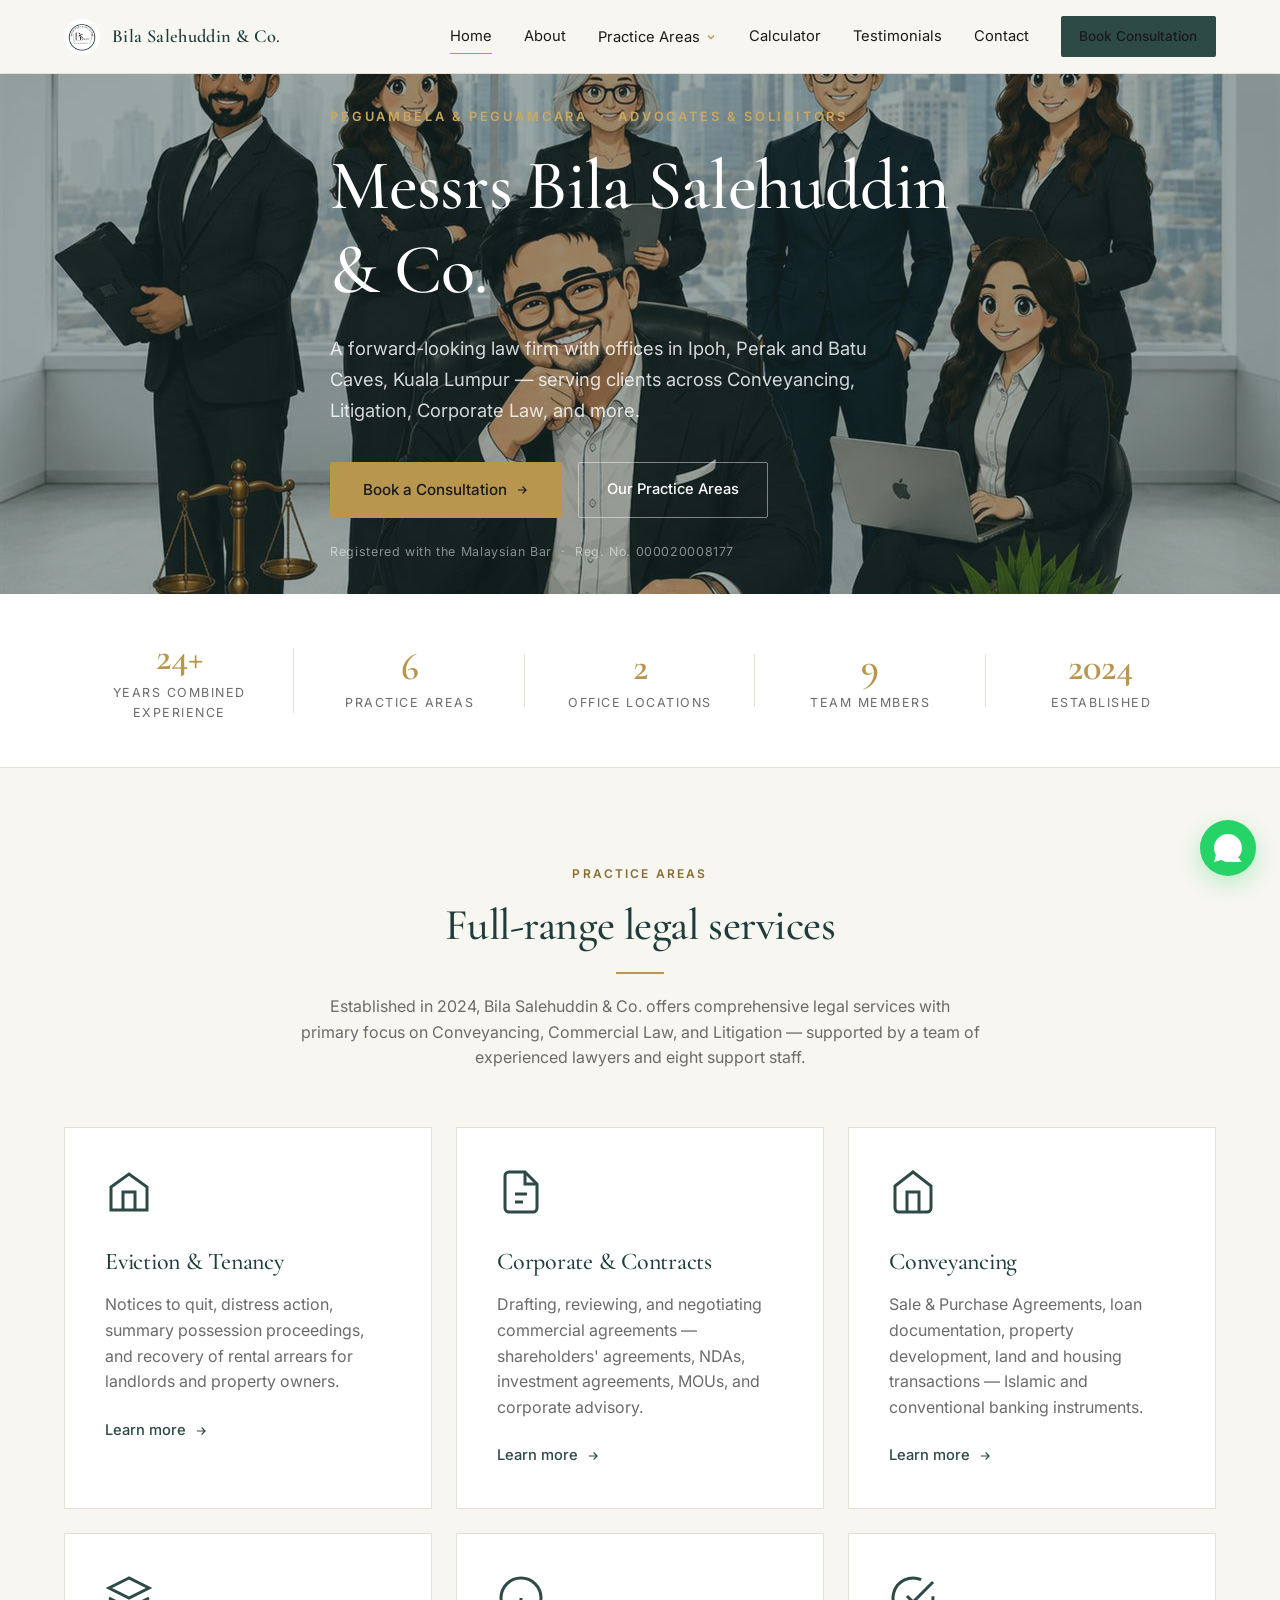
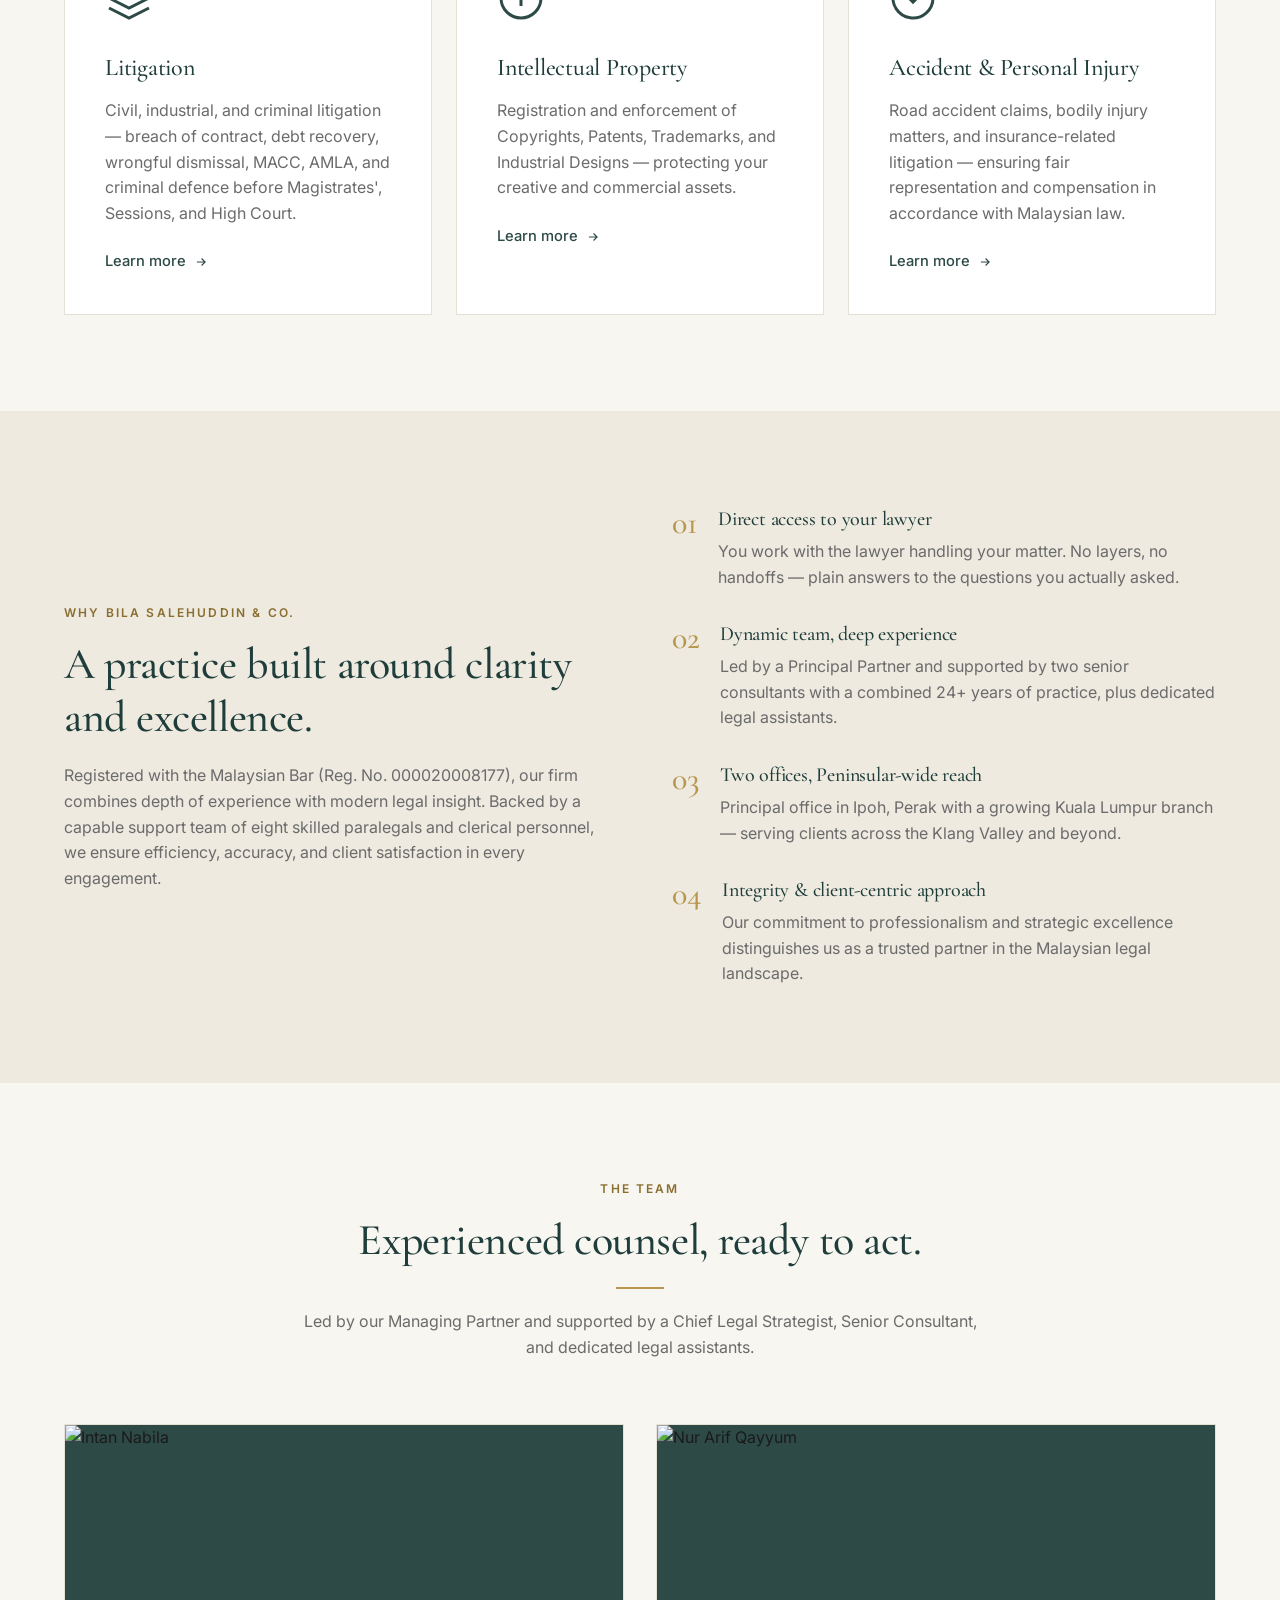
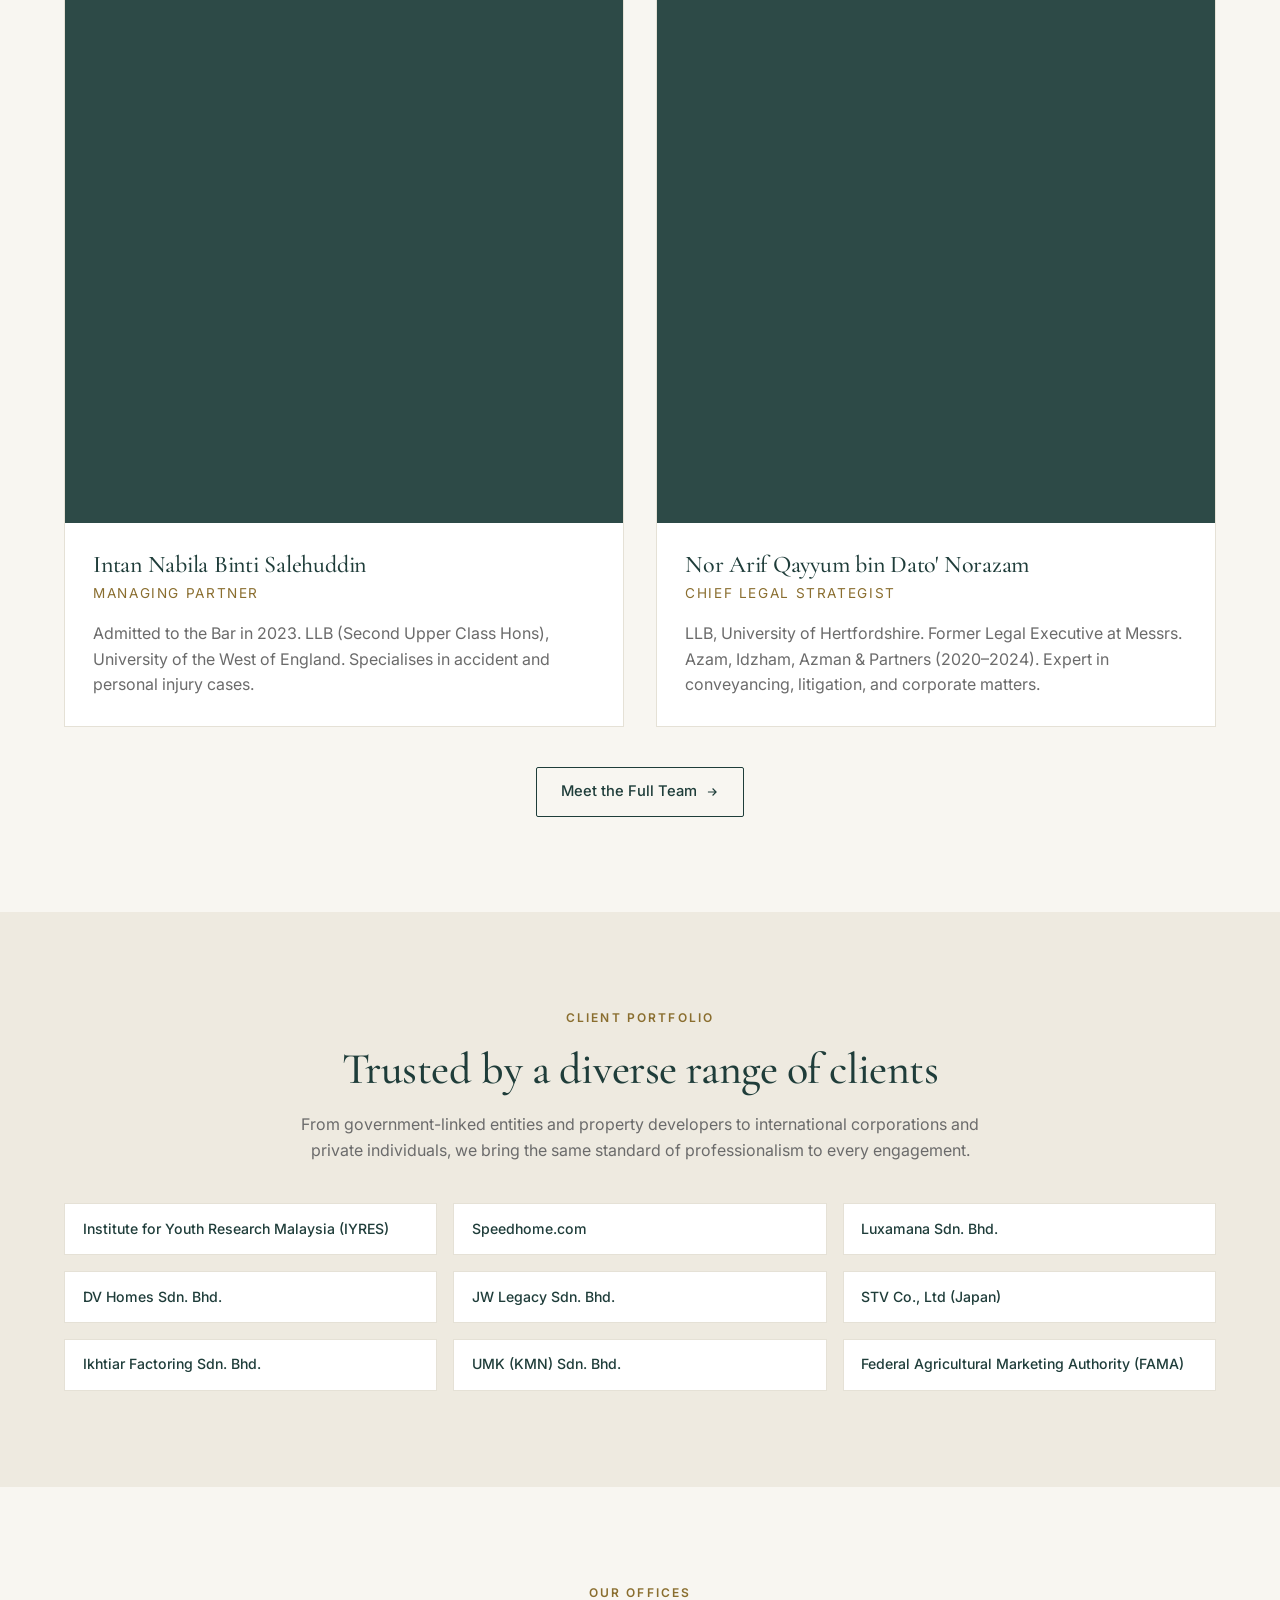
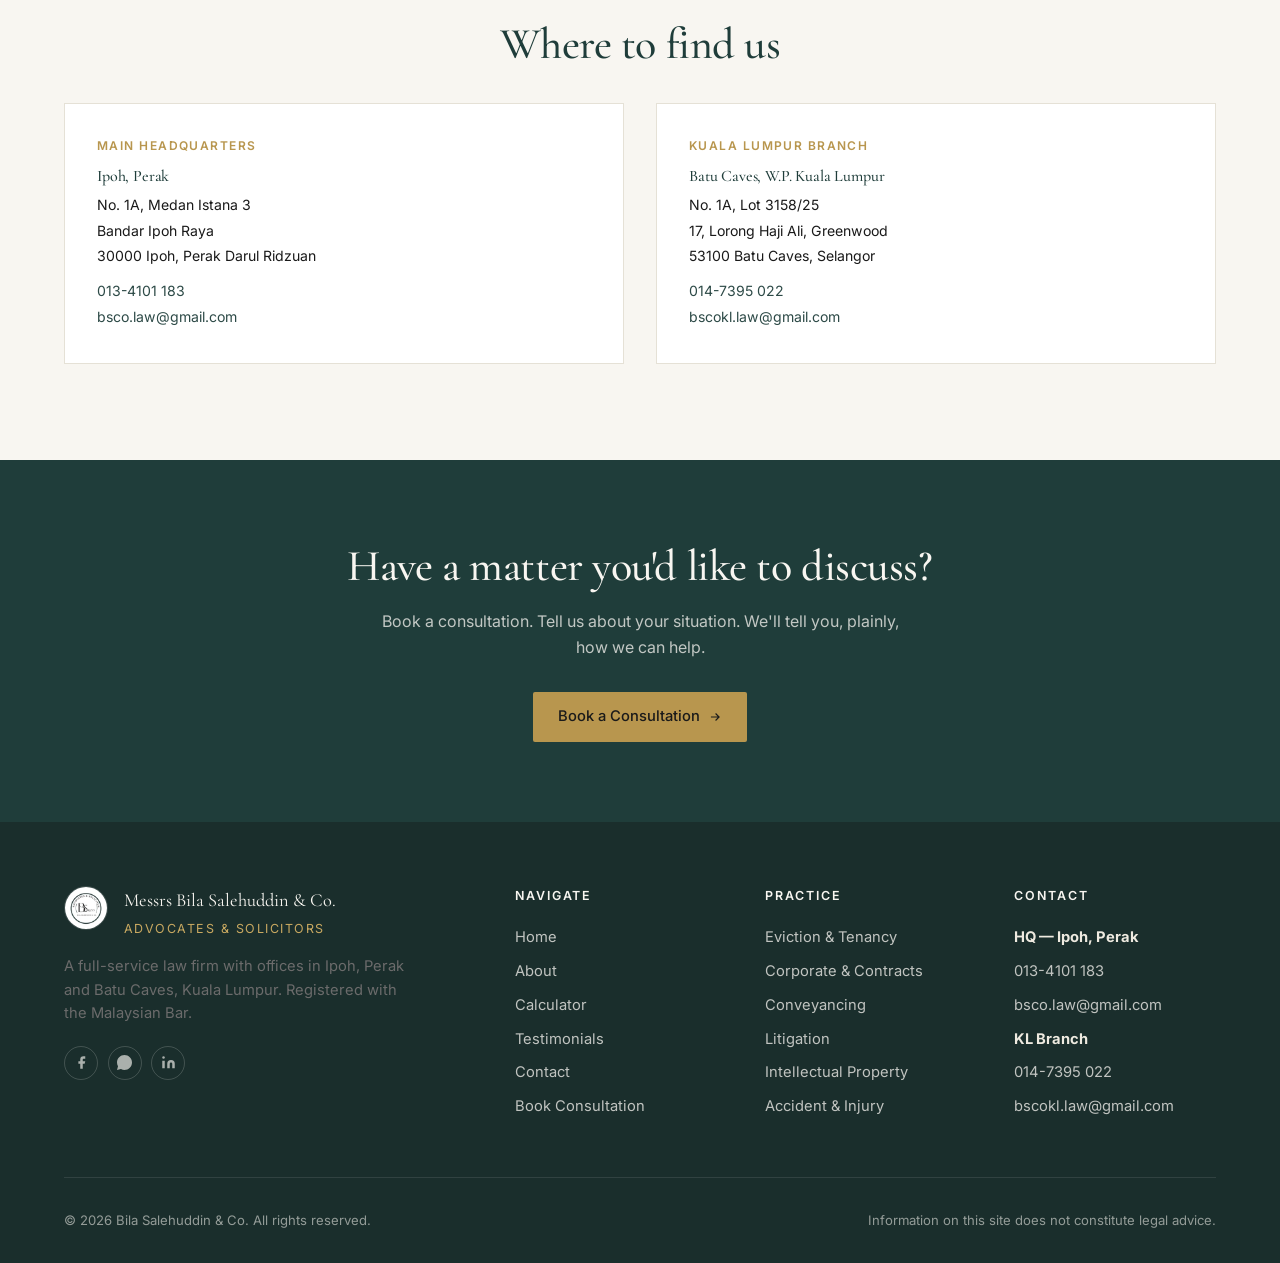
==== commit 7e56a59f: "Add files via upload" ====
--- a/index.html
+++ b/index.html
@@ -378,7 +378,7 @@
     <div class="grid-2">
       <div class="team-card reveal reveal-delay-1">
         <div class="photo">
-          <div class="avatar-initials">IN</div>
+          <img src="assets/intan-nabila.jpg" alt="Intan Nabila" style="width:100%;height:100%;object-fit:cover;" />
         </div>
         <div class="info">
           <h3>Intan Nabila Binti Salehuddin</h3>
@@ -389,34 +389,12 @@
 
       <div class="team-card reveal reveal-delay-2">
         <div class="photo">
-          <div class="avatar-initials avatar-v2">NAQ</div>
+          <img src="assets/nur-arif-qayyum.jpg" alt="Nur Arif Qayyum" style="width:100%;height:100%;object-fit:cover;" />
         </div>
         <div class="info">
           <h3>Nor Arif Qayyum bin Dato' Norazam</h3>
           <div class="title">Chief Legal Strategist</div>
           <p>LLB, University of Hertfordshire. Former Legal Executive at Messrs. Azam, Idzham, Azman &amp; Partners (2020–2024). Expert in conveyancing, litigation, and corporate matters.</p>
-        </div>
-      </div>
-
-      <div class="team-card reveal reveal-delay-3">
-        <div class="photo">
-          <div class="avatar-initials avatar-v3">DN</div>
-        </div>
-        <div class="info">
-          <h3>Dato' Norazam bin Dato' Hj Sulaiman</h3>
-          <div class="title">Senior Consultant</div>
-          <p>Over 24 years of distinguished legal experience. Managing Partner of Messrs. Azam, Idzham, Azman &amp; Partners. Mentor and strategic advisor to the firm.</p>
-        </div>
-      </div>
-
-      <div class="team-card reveal reveal-delay-4">
-        <div class="photo">
-          <div class="avatar-initials avatar-v4">MAY</div>
-        </div>
-        <div class="info">
-          <h3>Mohd Azyzal bin Hj. Yahaya</h3>
-          <div class="title">Senior Legal Assistant &amp; Partner (HQ)</div>
-          <p>LLB (Hons), International Islamic University Malaysia. Called to the Malaysian Bar in 2009. Expert in conveyancing, banking facilities, and corporate matters.</p>
         </div>
       </div>
     </div>
